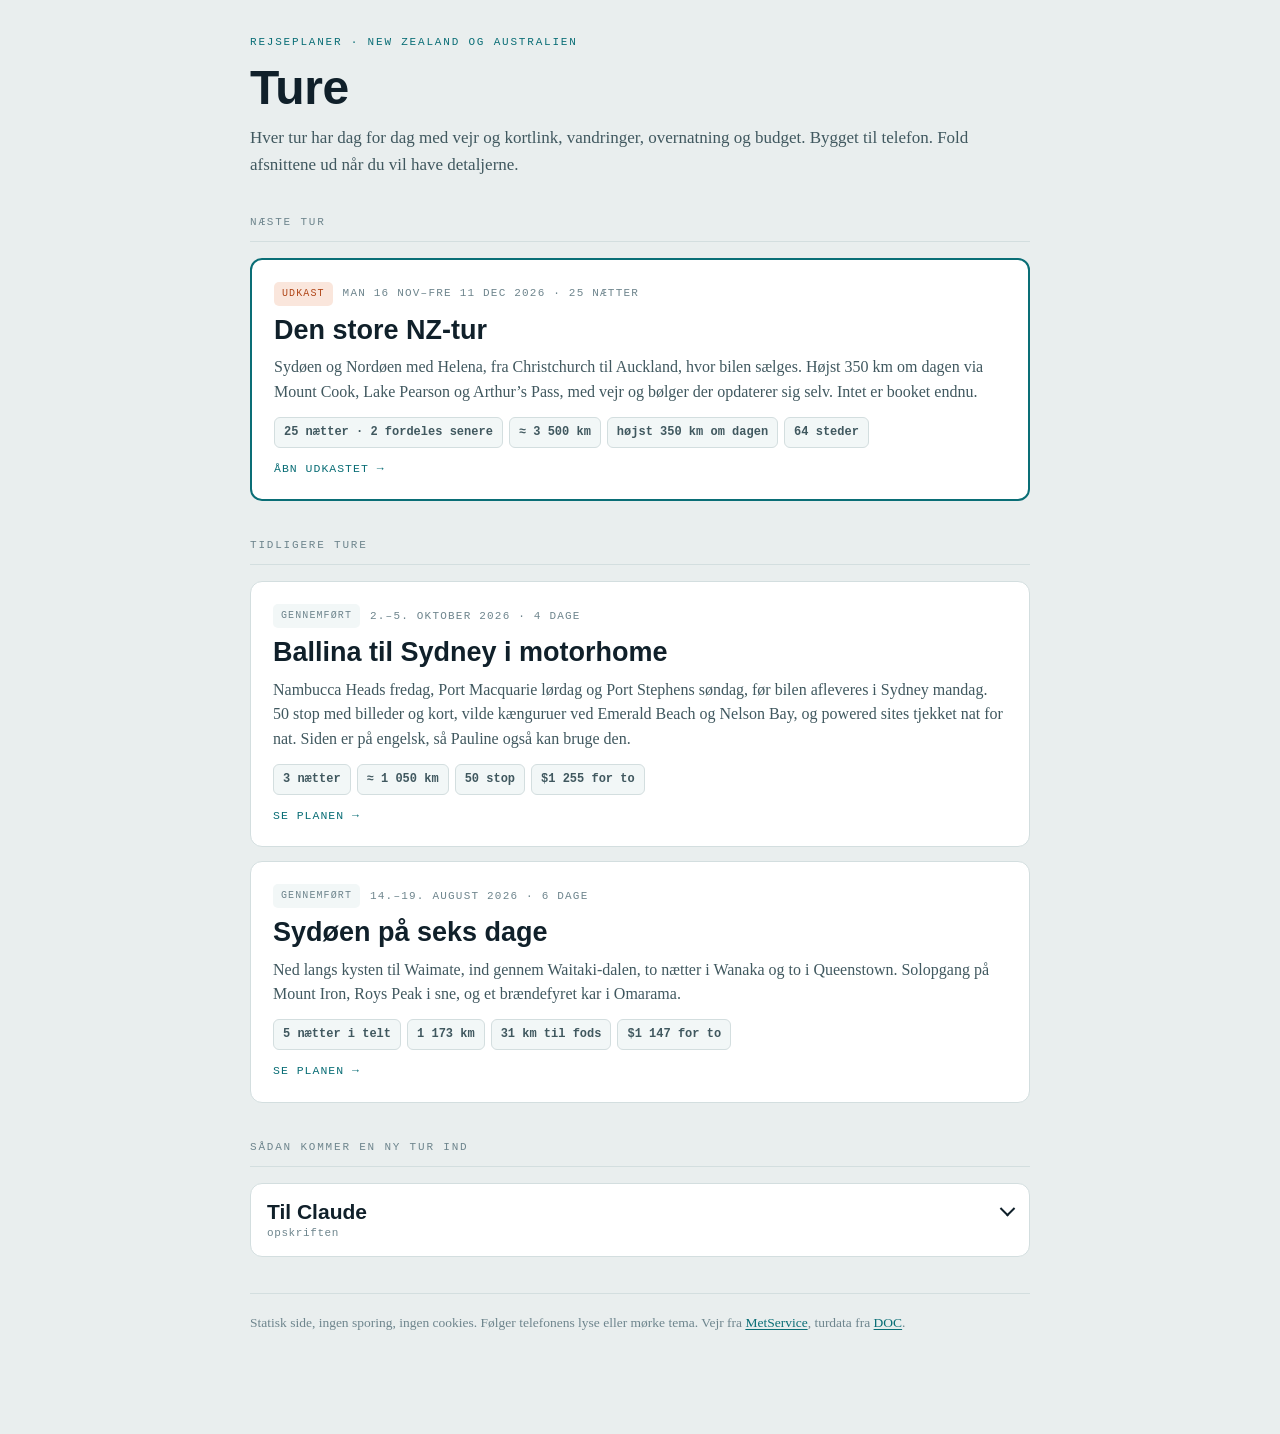
==== index.html @ bfd3c35c "Add selected North Island walks and highway stops" ====
<!doctype html>
<html lang="da">
<head>
<meta charset="utf-8">
<meta name="viewport" content="width=device-width, initial-scale=1">
<title>Ture · Karstens rejseplaner</title>
<meta name="description" content="Samling af planlagte og gennemførte ture. Hver tur har dag for dag, vejr, vandringer, kortlink og budget.">
<meta name="theme-color" content="#0A6E76">
<link rel="stylesheet" href="assets/style.css">
<link rel="icon" href="data:image/svg+xml,<svg xmlns=%22http://www.w3.org/2000/svg%22 viewBox=%220 0 100 100%22><text y=%22.9em%22 font-size=%2290%22>🏔️</text></svg>">
</head>
<body>

<div class="wrap">

  <header class="top">
    <p class="eyebrow">Rejseplaner · New Zealand og Australien</p>
    <h1>Ture</h1>
    <p class="standfirst">Hver tur har dag for dag med vejr og kortlink, vandringer, overnatning og budget. Bygget til telefon. Fold afsnittene ud når du vil have detaljerne.</p>
  </header>

  <section>
    <h2 class="sec">Næste tur</h2>

    <div class="trips">

      <!-- ===================================================================
           TURKORT — kopiér blokken herunder når der skal en ny tur ind.
           badge: soon = kommende · done = gennemført · idea = idé
           =================================================================== -->

      <a class="trip next" href="trips/2026-11-nz-rundtur.html">
        <div class="trip-when">
          <span class="badge idea">Udkast</span>
          <span>man 16 nov–fre 11 dec 2026 · 25 nætter</span>
        </div>
        <h3>Den store NZ-tur</h3>
        <p>Sydøen og Nordøen med Helena, fra Christchurch til Auckland, hvor bilen sælges. Højst 350 km om dagen via Mount Cook, Lake Pearson og Arthur’s Pass, med vejr og bølger der opdaterer sig selv. Intet er booket endnu.</p>
        <div class="trip-stats">
          <span>25 nætter · 2 fordeles senere</span>
          <span>≈ 3 500 km</span>
          <span>højst 350 km om dagen</span>
          <span>64 steder</span>
        </div>
        <div class="trip-go">Åbn udkastet →</div>
      </a>

    </div>
  </section>

  <section>
    <h2 class="sec">Tidligere ture</h2>
    <div class="trips">

      <!-- ===================================================================
           TIDLIGERE TURE
           Kopiér blokken herunder pr. tur. Har turen ingen egen side endnu,
           så lad den være et <div class="trip"> uden href, og skift
           .trip-go ud med en tom streng. Ellers peg href mod trips/-filen.
           =================================================================== -->

      <a class="trip" href="trips/2026-10-brisbane-sydney.html">
        <div class="trip-when">
          <span class="badge done">Gennemført</span>
          <span>2.–5. oktober 2026 · 4 dage</span>
        </div>
        <h3>Ballina til Sydney i motorhome</h3>
        <p>Nambucca Heads fredag, Port Macquarie lørdag og Port Stephens søndag, før bilen afleveres i Sydney mandag. 50 stop med billeder og kort, vilde kænguruer ved Emerald Beach og Nelson Bay, og powered sites tjekket nat for nat. Siden er på engelsk, så Pauline også kan bruge den.</p>
        <div class="trip-stats">
          <span>3 nætter</span>
          <span>≈ 1 050 km</span>
          <span>50 stop</span>
          <span>$1 255 for to</span>
        </div>
        <div class="trip-go">Se planen →</div>
      </a>

      <a class="trip" href="trips/2026-08-sydoeen.html">
        <div class="trip-when">
          <span class="badge done">Gennemført</span>
          <span>14.–19. august 2026 · 6 dage</span>
        </div>
        <h3>Sydøen på seks dage</h3>
        <p>Ned langs kysten til Waimate, ind gennem Waitaki-dalen, to nætter i Wanaka og to i Queenstown. Solopgang på Mount Iron, Roys Peak i sne, og et brændefyret kar i Omarama.</p>
        <div class="trip-stats">
          <span>5 nætter i telt</span>
          <span>1 173 km</span>
          <span>31 km til fods</span>
          <span>$1 147 for to</span>
        </div>
        <div class="trip-go">Se planen →</div>
      </a>

    </div>
  </section>

  <section>
    <h2 class="sec">Sådan kommer en ny tur ind</h2>
    <div class="panel">
      <details>
        <summary><span class="lead">Til Claude</span> <span class="hint">opskriften</span></summary>
        <div class="det-body">
          <p style="margin:0;font-size:16px;color:var(--ink-2);">Sig bare <em>&laquo;læg turen ind i ture-platformen&raquo;</em>. Fremgangsmåden ligger i <code>README.md</code> i repoet, og kort fortalt er den:</p>
          <ul class="plain">
            <li>Ny fil i <code>trips/</code> med navnet <code>ÅÅÅÅ-MM-sted.html</code></li>
            <li>Den linker til <code>../assets/style.css</code> og <code>../assets/map.js</code>, så designet følger med af sig selv</li>
            <li>Samme opbygning: dagkort med vejr og kortlink, foldbare paneler til kort, vejr, vandringer, budget og pakkeliste</li>
            <li>Et nyt turkort øverst i <code>index.html</code>, og den gamle tur flytter ned under Tidligere</li>
            <li>Commit og push, så er den live på GitHub Pages efter cirka 30 sekunder</li>
          </ul>
          <p class="note ok"><b>Designet skal ikke genopfindes.</b> Alt ligger i <code>assets/style.css</code>. Skal en ny tur have en ny komponent, så læg den i stilarket så den også kan bruges næste gang.</p>
        </div>
      </details>
    </div>
  </section>

  <footer>
    Statisk side, ingen sporing, ingen cookies. Følger telefonens lyse eller mørke tema.
    Vejr fra <a href="https://www.metservice.com/" target="_blank" rel="noopener noreferrer">MetService</a>, turdata fra <a href="https://www.doc.govt.nz/" target="_blank" rel="noopener noreferrer">DOC</a>.
  </footer>

</div>

</body>
</html>
---- assets/style.css ----
/* ==========================================================================
   Ture — fælles stilark
   Design: glacier-teal accent, alpin-orange signal, kolde blågrå neutraler.
   Type: Avenir Next Condensed (display) · Charter (brød) · monospace (data).
   Telefon først. Alt over 720 px er en tilføjelse.
   ========================================================================== */

:root {
  --ground:    #E9EEEE;
  --card:      #FFFFFF;
  --soft:      #F2F7F7;
  --ink:       #10202A;
  --ink-2:     #40585F;
  --muted:     #6E858D;
  --line:      #D3DEDF;
  --line-2:    #BECDCF;
  --accent:    #0A6E76;
  --accent-2:  #DBEDEE;
  --alpine:    #B04618;
  --alpine-2:  #FAE6DC;
  --lake:      #6FB4BE;
  --sea:       #C6DDE2;
  --land:      #FBFDFD;
  --coast:     #93B0B6;
  --scrim:     rgba(6, 16, 20, .55);
  --on-scrim:  #FFFFFF;
  --shout:     #D32F2F;
  --after:     #F28C28;
  --maybe:     #5EEA8F;
  --on-maybe:  #1B2722;
  --map-ink:   #1B2722;  /* navne på kortet, der altid er lyst */
  --map-halo:  #F8F7F2;

  --display: "Avenir Next Condensed", "Avenir Next", "Gill Sans MT", "Trebuchet MS", sans-serif;
  --body: Charter, "Iowan Old Style", "Palatino Linotype", Palatino, Georgia, serif;
  --mono: ui-monospace, "SF Mono", SFMono-Regular, Menlo, Consolas, monospace;
}

@media (prefers-color-scheme: dark) {
  :root:not([data-theme="light"]) {
    --ground:    #0A171D;
    --card:      #142831;
    --soft:      #10222B;
    --ink:       #E2EDEF;
    --ink-2:     #B2C7CD;
    --muted:     #859EA6;
    --line:      #26424D;
    --line-2:    #345763;
    --accent:    #52CBD4;
    --accent-2:  #143740;
    --alpine:    #F08850;
    --alpine-2:  #3B2418;
    --lake:      #2F7080;
    --sea:       #061218;
    --land:      #17313B;
    --coast:     #3E6470;
  --scrim:     rgba(0, 0, 0, .6);
  --on-scrim:  #FFFFFF;
  --shout:     #FF6B6B;
  }
}

:root[data-theme="dark"] {
  --ground:    #0A171D;
  --card:      #142831;
  --soft:      #10222B;
  --ink:       #E2EDEF;
  --ink-2:     #B2C7CD;
  --muted:     #859EA6;
  --line:      #26424D;
  --line-2:    #345763;
  --accent:    #52CBD4;
  --accent-2:  #143740;
  --alpine:    #F08850;
  --alpine-2:  #3B2418;
  --lake:      #2F7080;
  --sea:       #061218;
  --land:      #17313B;
  --coast:     #3E6470;
  --scrim:     rgba(0, 0, 0, .6);
  --on-scrim:  #FFFFFF;
  --shout:     #FF6B6B;
}

* { box-sizing: border-box; }

html { scroll-behavior: smooth; }
@media (prefers-reduced-motion: reduce) { html { scroll-behavior: auto; } }

body {
  background: var(--ground);
  color: var(--ink);
  font-family: var(--body);
  font-size: 17px;
  line-height: 1.55;
  margin: 0;
  padding: 0 14px 80px;
  -webkit-font-smoothing: antialiased;
  -webkit-text-size-adjust: 100%;
}

.wrap { max-width: 720px; margin: 0 auto; display: flex; flex-direction: column; gap: 28px; padding-top: 22px; }

a { color: var(--accent); text-underline-offset: 2px; }
a:focus-visible, summary:focus-visible, button:focus-visible { outline: 2px solid var(--accent); outline-offset: 2px; border-radius: 2px; }

/* ---------- tilbage-link ---------- */

.back {
  display: inline-flex;
  align-items: center;
  gap: 7px;
  font-family: var(--mono);
  font-size: 11.5px;
  letter-spacing: 1.2px;
  text-transform: uppercase;
  text-decoration: none;
  color: var(--muted);
  align-self: flex-start;
  min-height: 40px;
}
.back:hover { color: var(--accent); }

/* ---------- header ---------- */

header.top { display: flex; flex-direction: column; gap: 12px; }

.eyebrow {
  font-family: var(--mono);
  font-size: 11px;
  letter-spacing: 1.8px;
  text-transform: uppercase;
  color: var(--accent);
  margin: 0;
}

h1 {
  font-family: var(--display);
  font-size: clamp(32px, 9vw, 48px);
  line-height: 1.05;
  font-weight: 600;
  letter-spacing: -0.4px;
  margin: 0;
  text-wrap: balance;
}

.standfirst { font-size: 17px; color: var(--ink-2); margin: 0; }

.facts {
  display: grid;
  grid-template-columns: repeat(2, 1fr);
  gap: 1px;
  background: var(--line);
  border: 1px solid var(--line);
  border-radius: 10px;
  overflow: hidden;
}

.fact { background: var(--card); padding: 12px 14px; display: flex; flex-direction: column; gap: 3px; }
.fact dt { font-family: var(--mono); font-size: 10px; letter-spacing: 1.2px; text-transform: uppercase; color: var(--muted); }
.fact dd { font-family: var(--display); font-size: 25px; font-weight: 600; line-height: 1; margin: 0; font-variant-numeric: tabular-nums; }

/* ---------- springmenu ---------- */

nav.jump {
  display: grid;
  grid-template-columns: repeat(6, 1fr);
  gap: 6px;
}

nav.jump a {
  font-family: var(--mono);
  font-size: 11px;
  letter-spacing: .4px;
  text-transform: uppercase;
  text-decoration: none;
  color: var(--ink-2);
  background: var(--card);
  border: 1px solid var(--line);
  border-radius: 9px;
  padding: 8px 2px;
  min-height: 48px;
  display: flex;
  flex-direction: column;
  align-items: center;
  justify-content: center;
  gap: 2px;
  line-height: 1.1;
}
nav.jump a span { font-size: 14px; font-weight: 600; color: var(--ink); }
nav.jump a.hot { color: var(--alpine); border-color: var(--alpine); background: var(--alpine-2); }
nav.jump a.hot span { color: var(--alpine); }

/* ---------- overblik: hele turen på én liste ----------
   Hver række linker til sit dagkort, så listen er også navigationen. */

ol.ov {
  list-style: none;
  margin: 0;
  padding: 0;
  display: flex;
  flex-direction: column;
  gap: 1px;
  background: var(--line);
  border: 1px solid var(--line);
  border-radius: 12px;
  overflow: hidden;
}

ol.ov a {
  display: grid;
  grid-template-columns: 42px 1fr auto;
  gap: 2px 12px;
  align-items: baseline;
  background: var(--card);
  padding: 13px 14px;
  text-decoration: none;
  color: var(--ink);
  min-height: 62px;
}
ol.ov a:hover { background: var(--accent-2); }

.ov-day {
  grid-row: 1 / 3;
  font-family: var(--display);
  font-size: 19px;
  font-weight: 600;
  line-height: 1.1;
  letter-spacing: .4px;
  color: var(--accent);
  align-self: center;
}

.ov-route { grid-column: 2; font-family: var(--display); font-size: 19px; font-weight: 600; line-height: 1.2; }
.ov-sleep { grid-column: 2; font-size: 14.5px; color: var(--muted); line-height: 1.35; }
.ov-drive { grid-column: 3; grid-row: 1; font-family: var(--mono); font-size: 13px; font-weight: 600; color: var(--ink-2); white-space: nowrap; text-align: right; font-variant-numeric: tabular-nums; }
.ov-cost  { grid-column: 3; grid-row: 2; font-family: var(--mono); font-size: 13px; font-weight: 600; color: var(--accent); white-space: nowrap; text-align: right; font-variant-numeric: tabular-nums; }

ol.ov li.big a { background: var(--alpine-2); }
ol.ov li.big a:hover { filter: brightness(.97); }
ol.ov li.big .ov-day, ol.ov li.big .ov-cost { color: var(--alpine); }

/* lange ture: ugedag og dato i to linjer, og vejret under hver dag (fyldes af assets/forecast.js) */
ol.ov.compact .ov-day { font-size: 15px; letter-spacing: .2px; line-height: 1.15; }
ol.ov .ov-day.maybe { justify-self: start; font-size: 12px; letter-spacing: 0; padding: 2px 4px; border-radius: 5px; background: var(--maybe); color: var(--on-maybe); }
ol.ov .ov-wx { grid-column: 2 / 4; display: flex; flex-wrap: wrap; gap: 4px; margin-top: 6px; }
ol.ov .ov-wx:empty { display: none; }
ol.ov .ov-wx .chip { font-size: 11px; padding: 3px 7px; }
.chip.wait { color: var(--muted); font-weight: 400; }

/* ---------- sektioner ---------- */

section { display: flex; flex-direction: column; gap: 16px; }

h2.sec {
  font-family: var(--mono);
  font-size: 11px;
  font-weight: 400;
  letter-spacing: 1.8px;
  text-transform: uppercase;
  color: var(--muted);
  margin: 0;
  padding-bottom: 10px;
  border-bottom: 1px solid var(--line);
}

/* ---------- dagkort ---------- */

.days { display: flex; flex-direction: column; gap: 16px; }

.day {
  background: var(--card);
  border: 1px solid var(--line);
  border-radius: 12px;
  overflow: hidden;
  scroll-margin-top: 12px;
}

.day.big { border-color: var(--alpine); border-width: 2px; }

.day-head { padding: 18px 16px 0; display: flex; flex-direction: column; gap: 9px; }
.day-id { display: flex; align-items: center; gap: 9px; flex-wrap: wrap; }

.dow { font-family: var(--display); font-size: 27px; font-weight: 600; line-height: 1; letter-spacing: .5px; color: var(--accent); }
.day.big .dow { color: var(--alpine); }
.date { font-family: var(--mono); font-size: 12px; letter-spacing: 1.1px; text-transform: uppercase; color: var(--muted); }

.tagline {
  margin-left: auto;
  font-family: var(--mono);
  font-size: 10px;
  letter-spacing: 1.1px;
  text-transform: uppercase;
  color: var(--muted);
  background: var(--soft);
  border: 1px solid var(--line);
  border-radius: 5px;
  padding: 4px 8px;
  white-space: nowrap;
}
.day.big .tagline { color: var(--alpine); background: var(--alpine-2); border-color: var(--alpine); }

h3.day-title { font-family: var(--display); font-size: 27px; font-weight: 600; line-height: 1.14; margin: 0; text-wrap: balance; }
.day-sum { margin: 0; font-family: var(--mono); font-size: 12.5px; color: var(--muted); letter-spacing: .2px; line-height: 1.5; }

/* ---------- vejr i et dagkort ---------- */

.wx { padding: 16px 16px 0; display: flex; flex-direction: column; gap: 14px; }

.wx-row {
  display: flex;
  flex-direction: column;
  gap: 8px;
  background: var(--soft);
  border-radius: 9px;
  padding: 11px 12px;
}

.wx-place {
  font-family: var(--mono);
  font-size: 10.5px;
  letter-spacing: 1.2px;
  text-transform: uppercase;
  color: var(--muted);
  display: flex;
  align-items: baseline;
  gap: 7px;
  flex-wrap: wrap;
}
.wx-place strong { color: var(--ink); font-weight: 600; font-size: 12px; letter-spacing: 1px; }

.chips { display: flex; flex-wrap: wrap; gap: 6px; }

.chip {
  font-family: var(--mono);
  font-size: 12.5px;
  font-weight: 600;
  letter-spacing: .1px;
  padding: 6px 9px;
  border-radius: 6px;
  background: var(--card);
  color: var(--ink);
  border: 1px solid var(--line);
  font-variant-numeric: tabular-nums;
  white-space: nowrap;
}
.chip.cold { color: var(--alpine); border-color: var(--alpine); background: var(--alpine-2); }
.chip.wind { color: var(--accent); }
.chip.dry  { color: var(--accent); background: var(--accent-2); border-color: var(--accent); }
.chip.wet  { color: var(--alpine); background: var(--alpine-2); border-color: var(--alpine); }

.wx-note { margin: 0; font-size: 14px; color: var(--ink-2); line-height: 1.4; }

/* ---------- nøglefakta ---------- */

.keys { list-style: none; margin: 16px 0 0; padding: 0 16px; display: flex; flex-direction: column; }

.keys li {
  display: flex;
  flex-direction: column;
  gap: 4px;
  padding: 13px 0;
  border-top: 1px solid var(--line);
  font-size: 16.5px;
  line-height: 1.45;
}
.keys li:first-child { border-top: 0; padding-top: 4px; }
.keys li:last-child { padding-bottom: 4px; }

.k-top { display: flex; align-items: baseline; gap: 10px; }

.keys b {
  font-family: var(--mono);
  font-size: 10.5px;
  letter-spacing: 1.3px;
  text-transform: uppercase;
  color: var(--muted);
  font-weight: 400;
}
.keys .cost { font-family: var(--mono); font-size: 14.5px; font-weight: 600; color: var(--accent); margin-left: auto; font-variant-numeric: tabular-nums; }
.keys .val { min-width: 0; }
.keys .val .pin { margin-left: 2px; }

/* ---------- kortlink ---------- */

.pin {
  display: inline-flex;
  align-items: center;
  gap: 4px;
  font-family: var(--mono);
  font-size: 11px;
  letter-spacing: .8px;
  text-transform: uppercase;
  text-decoration: none;
  color: var(--accent);
  background: var(--accent-2);
  border-radius: 6px;
  padding: 5px 8px;
  white-space: nowrap;
  vertical-align: middle;
}
.pin:hover { background: var(--accent); color: var(--card); }
.pin svg { display: block; flex: none; }

/* ---------- foldbare afsnit ---------- */

details { border-top: 1px solid var(--line); }
.day > details { margin-top: 14px; }

summary {
  list-style: none;
  cursor: pointer;
  padding: 15px 16px;
  display: flex;
  align-items: center;
  gap: 10px;
  font-family: var(--mono);
  font-size: 12px;
  letter-spacing: 1.2px;
  text-transform: uppercase;
  color: var(--accent);
  min-height: 50px;
}
summary::-webkit-details-marker { display: none; }

summary::after {
  content: "";
  width: 9px; height: 9px;
  margin-left: auto;
  border-right: 2px solid currentColor;
  border-bottom: 2px solid currentColor;
  transform: rotate(45deg) translate(-2px, -2px);
  transition: transform .15s ease;
}
details[open] > summary::after { transform: rotate(-135deg) translate(-2px, -2px); }
@media (prefers-reduced-motion: reduce) { summary::after { transition: none; } }

.det-body { padding: 0 16px 18px; display: flex; flex-direction: column; gap: 14px; }

.panel { background: var(--card); border: 1px solid var(--line); border-radius: 12px; overflow: hidden; }
.panel > details { border-top: 0; }

.panel summary {
  display: grid;
  grid-template-columns: 1fr 16px;
  align-items: center;
  gap: 2px 14px;
  font-size: 13px;
  color: var(--ink);
  padding: 16px;
}
.panel summary .lead { grid-column: 1; font-family: var(--display); font-size: 21px; font-weight: 600; line-height: 1.15; letter-spacing: 0; text-transform: none; color: var(--ink); }
.panel summary .hint { grid-column: 1; font-family: var(--mono); font-size: 11px; color: var(--muted); letter-spacing: .6px; text-transform: none; line-height: 1.3; }
.panel summary::after { grid-column: 2; grid-row: 1 / -1; margin-left: 0; justify-self: end; }

/* ---------- tidslinje ---------- */

.tl { list-style: none; margin: 0; padding: 0; display: flex; flex-direction: column; gap: 12px; }
.tl li { display: grid; grid-template-columns: 54px 1fr; gap: 12px; align-items: start; font-size: 16px; }
.tl time { font-family: var(--mono); font-size: 13px; font-weight: 600; color: var(--accent); padding-top: 2px; font-variant-numeric: tabular-nums; }
.tl .none { color: var(--muted); font-weight: 400; }

/* ---------- noter ---------- */

.note { margin: 0; font-size: 15.5px; color: var(--ink-2); border-left: 3px solid var(--alpine); padding-left: 12px; }
.note.ok { border-left-color: var(--accent); }
.note b { color: var(--ink); }

ul.plain { margin: 0; padding-left: 20px; display: flex; flex-direction: column; gap: 7px; font-size: 16px; }
ul.plain li::marker { color: var(--accent); }

/* ---------- tabeller ---------- */

.tscroll { overflow-x: auto; -webkit-overflow-scrolling: touch; border: 1px solid var(--line); border-radius: 8px; }
table { width: 100%; border-collapse: collapse; background: var(--card); font-size: 15px; }
th, td { padding: 10px 12px; text-align: left; border-bottom: 1px solid var(--line); vertical-align: top; }
tbody tr:last-child td { border-bottom: none; }
th { font-family: var(--mono); font-size: 10px; letter-spacing: 1.1px; text-transform: uppercase; color: var(--muted); font-weight: 400; background: var(--soft); white-space: nowrap; }
td.n, th.n { text-align: right; font-family: var(--mono); font-variant-numeric: tabular-nums; white-space: nowrap; }
td.d { font-family: var(--mono); font-size: 11px; letter-spacing: 1px; text-transform: uppercase; color: var(--accent); white-space: nowrap; }
tr.sum td { font-weight: 600; background: var(--soft); border-top: 2px solid var(--ink); }
.wxtable table { min-width: 620px; }
.wxtable td, .wxtable td.n { font-size: 13.5px; }

.mini { font-family: var(--mono); font-size: 10px; letter-spacing: 1px; text-transform: uppercase; padding: 3px 7px; border-radius: 5px; white-space: nowrap; display: inline-block; }
.mini.ok { background: var(--accent-2); color: var(--accent); }
.mini.soft { background: var(--alpine-2); color: var(--alpine); }

/* ---------- kort ---------- */

.map-frame {
  position: relative;
  background: var(--sea);
  border: 1px solid var(--line);
  border-radius: 8px;
  height: 62vh;
  min-height: 340px;
  overflow: hidden;
  touch-action: none;
}
.map-frame svg { display: block; width: 100%; height: 100%; cursor: grab; user-select: none; }
.map-frame.is-panning svg { cursor: grabbing; }

.map-ctrl { position: absolute; right: 10px; bottom: 10px; display: flex; gap: 1px; background: var(--line); border: 1px solid var(--line); border-radius: 8px; overflow: hidden; }
.map-ctrl button { background: var(--card); color: var(--ink); border: 0; font-family: var(--mono); font-size: 16px; line-height: 1; padding: 0 15px; height: 44px; min-width: 44px; cursor: pointer; }
.map-ctrl button:hover { background: var(--accent-2); color: var(--accent); }
.map-ctrl button.w { font-size: 11px; letter-spacing: 1px; text-transform: uppercase; }

.map-land   { fill: var(--land); stroke: var(--coast); stroke-width: 2; stroke-linejoin: round; }
.map-lake   { fill: var(--lake); opacity: .55; }
.map-route  { fill: none; stroke: var(--accent); stroke-width: 5.5; stroke-linecap: round; stroke-linejoin: round; }
.map-return { fill: none; stroke: var(--muted); stroke-width: 2.6; stroke-dasharray: 13 10; stroke-linecap: round; stroke-linejoin: round; }
.map-detour { fill: none; stroke: var(--accent); stroke-width: 3.2; stroke-dasharray: 9 7; stroke-linecap: round; stroke-linejoin: round; opacity: .7; }
.map-node   { fill: var(--accent); stroke: var(--land); stroke-width: 3.5; }
.map-alp    { fill: var(--alpine); stroke: var(--land); stroke-width: 3; }
.map-stop   { fill: var(--land); stroke: var(--accent); stroke-width: 3; }
.map-off    { fill: var(--land); stroke: var(--muted); stroke-width: 2.5; }
.map-name   { fill: var(--ink); font-family: var(--display); font-size: 24px; font-weight: 600; }
.map-sub    { fill: var(--accent); font-family: var(--mono); font-size: 15px; letter-spacing: .6px; }
.map-sub-a  { fill: var(--alpine); font-family: var(--mono); font-size: 15px; letter-spacing: .6px; }
.map-sub-m  { fill: var(--muted); font-family: var(--mono); font-size: 15px; letter-spacing: .6px; }
.map-time   { fill: var(--ink-2); font-family: var(--mono); font-size: 16px; font-weight: 600; }
.map-tiny   { fill: var(--muted); font-family: var(--mono); font-size: 14px; }
.map-region { fill: var(--muted); font-family: var(--display); font-size: 17px; font-weight: 600; letter-spacing: 4px; opacity: .8; }
.map-rule   { stroke: var(--muted); stroke-width: 1.8; fill: none; }

figure { margin: 0; display: flex; flex-direction: column; gap: 12px; }
figcaption { font-size: 14px; color: var(--muted); line-height: 1.45; }

/* ---------- stor knap ---------- */

.cta {
  display: flex;
  align-items: center;
  justify-content: center;
  gap: 10px;
  background: var(--accent);
  color: var(--card);
  text-decoration: none;
  font-family: var(--display);
  font-size: 20px;
  font-weight: 600;
  padding: 17px 20px;
  border-radius: 12px;
  min-height: 56px;
  text-align: center;
}
.cta:hover { filter: brightness(1.08); }
.cta svg { flex: none; }

/* ---------- forsiden: turkort ---------- */

.trips { display: flex; flex-direction: column; gap: 14px; }

.trip {
  display: flex;
  flex-direction: column;
  gap: 10px;
  background: var(--card);
  border: 1px solid var(--line);
  border-radius: 12px;
  padding: 18px 16px;
  text-decoration: none;
  color: var(--ink);
}
.trip:hover { border-color: var(--accent); }
.trip.next { border-color: var(--accent); border-width: 2px; }

.trip-when {
  display: flex;
  align-items: center;
  gap: 10px;
  font-family: var(--mono);
  font-size: 11px;
  letter-spacing: 1.2px;
  text-transform: uppercase;
  color: var(--muted);
  flex-wrap: wrap;
}

.badge { font-family: var(--mono); font-size: 10px; letter-spacing: 1.1px; text-transform: uppercase; padding: 4px 8px; border-radius: 5px; }
.badge.soon { background: var(--accent-2); color: var(--accent); }
.badge.done { background: var(--soft); color: var(--muted); }
.badge.idea { background: var(--alpine-2); color: var(--alpine); }

.trip h3 { font-family: var(--display); font-size: 27px; font-weight: 600; line-height: 1.1; margin: 0; text-wrap: balance; }
.trip p { margin: 0; font-size: 16px; color: var(--ink-2); }

.trip-stats { display: flex; flex-wrap: wrap; gap: 6px; margin-top: 2px; }
.trip-stats span {
  font-family: var(--mono);
  font-size: 12px;
  font-weight: 600;
  padding: 5px 9px;
  border-radius: 6px;
  background: var(--soft);
  border: 1px solid var(--line);
  color: var(--ink-2);
  font-variant-numeric: tabular-nums;
}

.trip-go { font-family: var(--mono); font-size: 11.5px; letter-spacing: 1px; text-transform: uppercase; color: var(--accent); margin-top: 2px; }

.empty {
  border: 1px dashed var(--line-2);
  border-radius: 12px;
  padding: 22px 18px;
  color: var(--muted);
  font-size: 15.5px;
  background: transparent;
}
.empty b { color: var(--ink-2); }

footer { font-size: 13.5px; color: var(--muted); line-height: 1.6; border-top: 1px solid var(--line); padding-top: 18px; }

/* ---------- bredere skærme ---------- */

@media (min-width: 720px) {
  body { padding: 0 24px 100px; font-size: 17.5px; }
  .wrap { max-width: 780px; gap: 36px; padding-top: 34px; }
  .facts { grid-template-columns: repeat(4, 1fr); }
  .day-head, .wx, .keys, .det-body, summary { padding-left: 22px; padding-right: 22px; }
  h3.day-title { font-size: 30px; }
  .dow { font-size: 30px; }
  .keys b { flex-basis: 78px; }
  nav.jump { margin: 0; padding-left: 0; padding-right: 0; }
  .trip { padding: 22px 22px; }
}

/* ==========================================================================
   Stedkatalog — søg, filtrér og gem steder (første gang: Ballina → Sydney)
   ========================================================================== */

/* ---------- ledige pladser nat for nat ---------- */

.avail { display: flex; flex-direction: column; gap: 1px; background: var(--line); border: 1px solid var(--line); border-radius: 12px; overflow: hidden; }
.av-row { background: var(--card); padding: 14px; display: grid; grid-template-columns: 42px 1fr; gap: 4px 12px; }
.av-night { grid-row: 1 / 4; font-family: var(--display); font-size: 19px; font-weight: 600; line-height: 1.1; color: var(--accent); }
.av-name { font-family: var(--display); font-size: 19px; font-weight: 600; line-height: 1.2; }
.av-meta { font-family: var(--mono); font-size: 12px; color: var(--muted); line-height: 1.5; }
.av-alt { font-size: 14.5px; color: var(--ink-2); line-height: 1.45; }
.av-alt + .av-alt { margin-top: 7px; }
.av-links { display: flex; flex-wrap: wrap; gap: 6px; margin-top: 6px; }

.status { font-family: var(--mono); font-size: 10px; letter-spacing: 1px; text-transform: uppercase; padding: 3px 7px; border-radius: 5px; white-space: nowrap; display: inline-block; vertical-align: middle; }
.status.ok   { background: var(--accent-2); color: var(--accent); }
.status.full { background: var(--alpine-2); color: var(--alpine); }
.status.call { background: var(--soft); color: var(--muted); border: 1px solid var(--line); }

/* ---------- søgefelt og filterchips ---------- */

.finder {
  padding: 4px 0 12px;
  display: flex;
  flex-direction: column;
  gap: 9px;
  border-bottom: 1px solid var(--line);
}

.finder input[type="search"] {
  width: 100%;
  font: inherit;
  font-size: 16px;
  color: var(--ink);
  background: var(--card);
  border: 1px solid var(--line-2);
  border-radius: 10px;
  padding: 11px 13px;
  min-height: 46px;
}
.finder input[type="search"]::placeholder { color: var(--muted); }
.finder input[type="search"]:focus-visible { outline: 2px solid var(--accent); outline-offset: 1px; }

.fchips { display: flex; gap: 6px; overflow-x: auto; -webkit-overflow-scrolling: touch; scrollbar-width: none; padding-bottom: 1px; }
.fchips::-webkit-scrollbar { display: none; }

.fchip {
  flex: none;
  font-family: var(--mono);
  font-size: 12px;
  letter-spacing: .3px;
  color: var(--ink-2);
  background: var(--card);
  border: 1px solid var(--line);
  border-radius: 999px;
  padding: 7px 12px;
  min-height: 36px;
  cursor: pointer;
  white-space: nowrap;
}
.fchip[aria-pressed="true"] { background: var(--accent); border-color: var(--accent); color: var(--card); }

.count { font-family: var(--mono); font-size: 11.5px; letter-spacing: .6px; color: var(--muted); margin: 0; display: flex; align-items: center; gap: 10px; flex-wrap: wrap; }
.count button { font: inherit; color: var(--accent); background: none; border: 0; padding: 4px 0; cursor: pointer; text-decoration: underline; text-underline-offset: 2px; }

/* ---------- stedkort ---------- */

.spots { display: flex; flex-direction: column; gap: 16px; }
.spot { background: var(--card); border: 1px solid var(--line); border-radius: 12px; overflow: hidden; scroll-margin-top: 12px; }

.to-filter {
  position: fixed; right: 14px; bottom: 18px; z-index: 6;
  font-family: var(--mono); font-size: 12px; letter-spacing: .8px; text-transform: uppercase; text-decoration: none;
  color: var(--card); background: var(--accent);
  border-radius: 999px; padding: 11px 16px; min-height: 44px;
  display: inline-flex; align-items: center; gap: 6px;
  box-shadow: 0 2px 10px var(--scrim);
}
.to-filter[hidden] { display: none; }
.spot[hidden] { display: none; }

.spot-img { position: relative; margin: 0; gap: 0; background: var(--soft); }
.spot-img img { display: block; width: 100%; height: auto; aspect-ratio: 16 / 10; object-fit: cover; }
.spot-img figcaption {
  position: absolute; right: 0; bottom: 0;
  font-family: var(--mono); font-size: 9.5px; line-height: 1.3;
  color: var(--on-scrim); background: var(--scrim);
  padding: 3px 7px; border-top-left-radius: 6px; max-width: 80%;
}
.spot-img figcaption a { color: inherit; }
.spot-noimg { aspect-ratio: 16 / 10; display: flex; align-items: center; justify-content: center; font-family: var(--mono); font-size: 12px; color: var(--muted); }

.spot-body { padding: 14px 16px 16px; display: flex; flex-direction: column; gap: 10px; }
.spot-top { display: flex; align-items: center; gap: 8px; font-family: var(--mono); font-size: 11px; letter-spacing: 1.1px; text-transform: uppercase; color: var(--muted); }
.spot-no { font-weight: 600; color: var(--accent); font-variant-numeric: tabular-nums; }
.spot-day { color: var(--accent); }

.star {
  margin-left: auto;
  font-family: var(--mono); font-size: 11px; letter-spacing: .8px; text-transform: uppercase;
  color: var(--accent); background: var(--accent-2);
  border: 1px solid transparent; border-radius: 6px;
  padding: 0 10px; min-height: 34px; cursor: pointer;
}
.star[aria-pressed="true"] { background: var(--accent); color: var(--card); }

h3.spot-name { font-family: var(--display); font-size: 25px; font-weight: 600; line-height: 1.12; margin: 0; text-wrap: balance; }
.spot-sum { margin: 0; font-size: 16.5px; line-height: 1.5; }

.tags { display: flex; flex-wrap: wrap; gap: 5px; }
.tag { font-family: var(--mono); font-size: 10.5px; letter-spacing: .8px; text-transform: uppercase; padding: 4px 7px; border-radius: 5px; background: var(--soft); color: var(--ink-2); border: 1px solid var(--line); }
.tag.k { background: var(--accent); color: var(--card); border-color: var(--accent); }
.tag.hot { background: var(--accent-2); color: var(--accent); border-color: var(--accent); }
.tag.maybe { background: var(--maybe); color: var(--on-maybe); border-color: var(--maybe); }

.spot-facts { margin: 0; display: grid; grid-template-columns: 1fr 1fr; gap: 1px; background: var(--line); border: 1px solid var(--line); border-radius: 9px; overflow: hidden; }
.spot-facts div { background: var(--soft); padding: 8px 10px; display: flex; flex-direction: column; gap: 2px; }
.spot-facts dt { font-family: var(--mono); font-size: 9.5px; letter-spacing: 1.1px; text-transform: uppercase; color: var(--muted); }
.spot-facts dd { margin: 0; font-size: 14.5px; line-height: 1.35; }
.spot-facts .wide { grid-column: 1 / -1; }

.spot-do { margin: 0; padding-left: 18px; display: flex; flex-direction: column; gap: 4px; font-size: 15.5px; }
.spot-do li::marker { color: var(--accent); }

.spot-sleep { display: flex; flex-direction: column; gap: 8px; border-top: 1px solid var(--line); padding-top: 10px; }
.spot-sleep > b { font-family: var(--mono); font-size: 10.5px; letter-spacing: 1.3px; text-transform: uppercase; color: var(--muted); font-weight: 400; }
.sl { font-size: 15px; line-height: 1.45; color: var(--ink-2); }
.sl strong { color: var(--ink); font-weight: 600; }
.sl .pin { margin-left: 2px; }

.links { display: flex; flex-wrap: wrap; gap: 6px; }

/* ---------- højt kort med nummererede steder ---------- */

.map-frame.tall { height: 76vh; min-height: 420px; }
.map-pin    { fill: var(--land); stroke: var(--accent); stroke-width: 2.5; }
.map-pin-k  { fill: var(--accent); stroke: var(--land); stroke-width: 2; }
.map-num    { fill: var(--accent); font-family: var(--mono); font-size: 11px; font-weight: 600; text-anchor: middle; dominant-baseline: central; pointer-events: none; }
.map-num-k  { fill: var(--card); }
.map-town   { fill: var(--ink); font-family: var(--display); font-size: 22px; font-weight: 600; }
.map-town-s { fill: var(--accent); font-family: var(--mono); font-size: 12px; letter-spacing: .6px; }
.map-sea    { fill: var(--muted); font-family: var(--display); font-size: 20px; font-weight: 600; letter-spacing: 5px; opacity: .7; }

@media (min-width: 720px) {
  .spot-body { padding: 16px 22px 20px; }
  .spot-facts { grid-template-columns: repeat(4, 1fr); }
  .av-row { padding: 16px 22px; }
}

/* ---------- rigtigt kort med Leaflet (assets/rutekort.js) ---------- */

.rk { position: relative; display: flex; flex-direction: column; height: 76vh; min-height: 420px; border-radius: 12px; overflow: hidden; border: 1px solid var(--line); background: var(--sea); }
.rk-map { position: relative; flex: 1; min-height: 0; background: var(--sea); }
.rk.full { position: fixed; inset: 0; z-index: 2000; height: auto; min-height: 0; border-radius: 0; border: 0; }
body.rk-lock { overflow: hidden; }

.rk-btns { position: absolute; left: 10px; top: 10px; z-index: 1050; display: flex; flex-direction: column; align-items: flex-start; gap: 6px; }
.rk-btn { font-family: var(--mono); font-size: 11.5px; font-weight: 600; letter-spacing: .6px; text-transform: uppercase; color: var(--ink); background: var(--card); border: 1px solid var(--line); border-radius: 8px; min-height: 40px; padding: 0 12px; box-shadow: 0 1px 5px var(--scrim); cursor: pointer; }
.rk-btn:hover { background: var(--accent-2); color: var(--accent); }

path.rk-leg { stroke: var(--route, var(--accent)); }
path.rk-extra { stroke: var(--route, var(--accent)); }
path.rk-ferry { stroke: var(--muted); }
path.rk-case { stroke: var(--route-case, transparent); }
path.rk-after { stroke: var(--after); }
path.rk-maybe { stroke: var(--maybe); }

.rk-night, .rk-pin, .rk-time, .rk-me { position: absolute; transform: translate(-50%, -50%); box-shadow: 0 1px 4px var(--scrim); }
.rk-night { font-family: var(--mono); font-size: 11px; font-weight: 600; color: var(--card); background: var(--accent); border: 2px solid var(--card); border-radius: 999px; padding: 3px 7px; white-space: nowrap; cursor: pointer; }
.rk-pin { --pc: var(--accent); width: 22px; height: 22px; border-radius: 50%; display: grid; place-items: center; font-family: var(--mono); font-size: 10.5px; font-weight: 600; color: var(--pc); background: var(--card); border: 2.5px solid var(--pc); cursor: pointer; }
.rk-pin.k { color: var(--card); background: var(--pc); border-color: var(--card); }
/* status i samme farver som linjerne: orange efter Auckland, grøn måske, grå ikke på ruten */
.rk-pin.after { --pc: var(--after); }
.rk-pin.maybe { --pc: var(--maybe); }
.rk-pin.out { --pc: var(--muted); }
.rk-pin.after, .rk-pin.maybe { color: var(--ink); }
.rk-pin.k.after, .rk-pin.k.maybe { color: var(--on-maybe); }
/* navnet ved hvert nummer, når man zoomer ind (rutekort.js sætter .rk-names) */
.leaflet-tooltip.rk-label { display: none; padding: 0; background: none; border: 0; box-shadow: none; font-family: var(--body); font-size: 12px; font-weight: 600; color: var(--map-ink); text-shadow: 0 0 3px var(--map-halo), 0 0 3px var(--map-halo), 0 0 2px var(--map-halo); }
.leaflet-tooltip.rk-label::before { display: none; }
.rk-names .leaflet-tooltip.rk-label { display: block; }
.rk-time { font-family: var(--mono); font-size: 10.5px; font-weight: 600; color: var(--ink); background: var(--card); border: 1px solid var(--line); border-radius: 6px; padding: 2px 6px; white-space: nowrap; cursor: pointer; }
.rk-me { width: 16px; height: 16px; border-radius: 50%; background: var(--accent); border: 3px solid var(--card); }

/* forklaringen på farverne i bunden af kortet, med de samme klasser som kortet selv */
.rk-legend { flex: none; display: flex; flex-wrap: wrap; align-items: center; gap: 6px 14px; padding: 8px 12px; background: var(--card); border-top: 1px solid var(--line); font-size: 12.5px; line-height: 1.3; color: var(--ink-2); }
.rk-legend > span { display: inline-flex; align-items: center; gap: 6px; white-space: nowrap; }
.rk-legend svg { width: 28px; height: 10px; flex: none; }
.rk-legend .rk-night, .rk-legend .rk-pin { position: static; transform: none; box-shadow: none; cursor: default; }
.rk-legend .rk-night { font-size: 9.5px; padding: 1px 5px; border-width: 1px; }
.rk-legend .rk-pin { width: 13px; height: 13px; border-width: 2px; }
.rk-legend .rk-hint { color: var(--muted); }

.rk-sheet { position: absolute; left: 0; right: 0; bottom: 0; z-index: 1100; max-height: 64%; overflow-y: auto; background: var(--card); color: var(--ink); border-radius: 14px 14px 0 0; box-shadow: 0 -4px 18px var(--scrim); transform: translateY(105%); transition: transform .22s ease; }
.rk-sheet.open { transform: none; }
.rk-close { position: absolute; right: 8px; top: 8px; z-index: 1; width: 36px; height: 36px; border-radius: 50%; border: 1px solid var(--line); background: var(--card); color: var(--ink); font-size: 22px; line-height: 1; cursor: pointer; }
.rk-sheet .spot-img img { aspect-ratio: 16 / 9; }
.rk-body { padding: 14px 16px 18px; display: flex; flex-direction: column; gap: 9px; }
.rk-body h3 { font-family: var(--display); font-size: 24px; font-weight: 600; line-height: 1.12; margin: 0; padding-right: 36px; }
.rk-sub { font-family: var(--mono); font-size: 11px; letter-spacing: 1px; text-transform: uppercase; color: var(--accent); }
.rk-body p { margin: 0; }
.rk-sheet .spot-facts { grid-template-columns: 1fr 1fr; }

.leaflet-container { font-family: var(--body); }
.leaflet-control-layers, .leaflet-bar a { background: var(--card); color: var(--ink); }

@media (min-width: 720px) {
  .rk-sheet { left: auto; top: 10px; right: 10px; bottom: 10px; width: 380px; max-height: none; border-radius: 12px; transform: translateX(110%); }
  .rk-sheet.open { transform: none; }
  .rk-btns { top: auto; bottom: 10px; flex-direction: row; }
}

/* ---------- tema: CPH Agentic ----------
   Sæt class="theme-cpha" på <body> og hent Hanken Grotesk fra Google Fonts i <head>.
   Fire farver, grøn #153524, lysgrøn #A7CDB6, papir #F8F7F2 og kul #1B2722. Tonerne er de fire med
   lavere dækning, ikke nye farver. Lysgrøn er aldrig tekst på papir, der er ingen rød, og advarsler
   er kul på en grå tone. Logoet findes kun i grøn, kul eller papir. Kontraster er målt, alle over 4,5:1. */

.theme-cpha {
  --ground:    #EFEFEA;  /* kul 4 */
  --card:      #F8F7F2;  /* papir */
  --soft:      #DCE8DD;  /* lysgrøn 35 */
  --ink:       #1B2722;  /* kul */
  --ink-2:     #3C4641;  /* kul 85 */
  --muted:     #5D6560;  /* kul 70 */
  --line:      #E6E6E1;  /* kul 8 */
  --line-2:    #D7D8D3;  /* kul 15 */
  --accent:    #153524;  /* grøn */
  --accent-2:  #DCE8DD;  /* lysgrøn 35 */
  --alpine:    #1B2722;
  --alpine-2:  #E6E6E1;
  --lake:      #A7CDB6;
  --sea:       #DCE8DD;
  --land:      #F8F7F2;
  --coast:     #D7D8D3;
  --scrim:     rgba(27, 39, 34, .6);
  --on-scrim:  #F8F7F2;
  --logo:      #153524;
  --route:     #4DB8F0;  /* lyseblå med kul-kant, Karstens valg 31. okt., så ruten ses på kort, terræn og satellit */
  --route-case: #1B2722;
  --after:     #F28C28;  /* orange: det de ser efter Auckland, Karstens valg 1. nov. */
  --maybe:     #5EEA8F;  /* lys grøn med kul-kant som ruten, så den ses på terræn og satellit: det de stadig tænker over, fx Northland, Karstens valg 1. nov. Kul på grøn er 10:1 */
  --display: "Hanken Grotesk", system-ui, -apple-system, sans-serif;
  --body: "Hanken Grotesk", system-ui, -apple-system, sans-serif;
  --mono: "Hanken Grotesk", system-ui, -apple-system, sans-serif;
}

@media (prefers-color-scheme: dark) {
  :root:not([data-theme="light"]) .theme-cpha {
    --ground:    #1B2722;  /* kul */
    --card:      #26312C;  /* papir 5 på kul */
    --soft:      #153524;  /* grøn */
    --ink:       #F8F7F2;  /* papir */
    --ink-2:     #CCCDC8;  /* papir 80 */
    --muted:     #B6B9B4;  /* papir 70 */
    --line:      #36403B;  /* papir 12 */
    --line-2:    #47514C;  /* papir 20 */
    --accent:    #A7CDB6;  /* lysgrøn */
    --accent-2:  #153524;  /* grøn */
    --alpine:    #F8F7F2;
    --alpine-2:  #36403B;
    --lake:      #153524;
    --sea:       #153524;
    --land:      #26312C;
    --coast:     #47514C;
    --scrim:     rgba(10, 16, 13, .65);
    --on-scrim:  #F8F7F2;
    --logo:      #F8F7F2;
  }
}

:root[data-theme="dark"] .theme-cpha {
  --ground:    #1B2722;  /* kul */
  --card:      #26312C;  /* papir 5 på kul */
  --soft:      #153524;  /* grøn */
  --ink:       #F8F7F2;  /* papir */
  --ink-2:     #CCCDC8;  /* papir 80 */
  --muted:     #B6B9B4;  /* papir 70 */
  --line:      #36403B;  /* papir 12 */
  --line-2:    #47514C;  /* papir 20 */
  --accent:    #A7CDB6;  /* lysgrøn */
  --accent-2:  #153524;  /* grøn */
  --alpine:    #F8F7F2;
  --alpine-2:  #36403B;
  --lake:      #153524;
  --sea:       #153524;
  --land:      #26312C;
  --coast:     #47514C;
  --scrim:     rgba(10, 16, 13, .65);
  --on-scrim:  #F8F7F2;
  --logo:      #F8F7F2;
}

.cpha-bar { display: flex; align-items: center; justify-content: space-between; gap: 12px; }
.cpha-logo { color: var(--logo); display: inline-flex; }
.cpha-logo svg { display: block; height: 28px; width: auto; }
.cpha-foot { display: flex; padding-top: 18px; }
.cpha-foot svg { height: 64px; }

/* ---------- faner: titel og menu øverst, én visning ad gangen ---------- */

.appbar { position: sticky; top: 0; z-index: 1200; background: var(--ground); padding: 10px 0 10px; display: flex; flex-direction: column; gap: 8px; border-bottom: 1px solid var(--line); margin-top: -22px; }
.appbar-top { display: flex; align-items: center; justify-content: space-between; gap: 12px; }
.appbar-title { font-family: var(--display); font-size: 17px; font-weight: 700; color: var(--ink); }
.tabs { display: flex; gap: 6px; overflow-x: auto; scrollbar-width: none; }
.tabs::-webkit-scrollbar { display: none; }
.tabs a { flex: none; font-family: var(--mono); font-size: 13.5px; font-weight: 600; color: var(--ink-2); background: var(--card); border: 1px solid var(--line); border-radius: 999px; padding: 0 14px; min-height: 40px; display: inline-flex; align-items: center; text-decoration: none; }
.tabs a[aria-current="page"] { color: var(--card); background: var(--accent); border-color: var(--accent); }
.tab[hidden] { display: none; }
.tab, .spot { scroll-margin-top: calc(var(--bar, 110px) + 10px); }
body.on-kort { padding-bottom: 0; }
body.on-kort .wrap { gap: 10px; }
body.on-kort #kort .rk { height: calc(100dvh - var(--bar, 110px) - 22px); min-height: 360px; }

/* stor rød vægt på ét ord, efter Karstens ønske */
.shout { color: var(--shout); font-family: var(--display); font-size: 2em; font-weight: 800; text-transform: uppercase; line-height: 1.1; }

/* to do-liste med afkrydsning */
.todo { list-style: none; margin: 0; padding: 0; display: flex; flex-direction: column; gap: 1px; background: var(--line); border: 1px solid var(--line); border-radius: 12px; overflow: hidden; }
.todo li { display: flex; align-items: center; gap: 10px; justify-content: space-between; background: var(--card); padding: 12px 14px; }
.todo label { display: flex; align-items: flex-start; gap: 10px; cursor: pointer; font-size: 16px; line-height: 1.4; }
.todo input { width: 20px; height: 20px; margin-top: 1px; accent-color: var(--accent); flex: none; }
.todo input:checked + span { color: var(--muted); text-decoration: line-through; }

/* Instagram-kilder: vurdering og direkte citat i både stedkort og kortpopup. */
.instagram-quote { margin: 0; padding: 12px 14px; border-left-color: var(--accent); background: var(--soft); border-radius: 0 8px 8px 0; display: flex; flex-direction: column; gap: 8px; }
.instagram-quote p { margin: 0; }
.instagram-quote strong { color: var(--ink); }
.instagram-quote footer { padding-top: 8px; font-size: 12px; line-height: 1.5; color: var(--muted); }

/* Rejsekalender: fire uger og ét åbent dagsprogram. */
.trip-calendar { scroll-margin-top: calc(var(--bar, 110px) + 12px); margin-top: 18px; border: 1px solid var(--line-2); border-radius: 10px; overflow: hidden; background: var(--card); }
.calendar-heading { display: flex; justify-content: space-between; align-items: baseline; flex-wrap: wrap; gap: 6px 18px; padding: 16px; }
.calendar-heading h3 { margin: 0; font-family: var(--display); font-size: 24px; line-height: 1.2; }
.calendar-heading > span { font-size: 13px; color: var(--ink-2); }
.calendar-weekdays, .calendar-grid { display: grid; grid-template-columns: repeat(7, minmax(0, 1fr)); }
.calendar-weekdays { border-top: 1px solid var(--line); background: var(--soft); }
.calendar-weekdays span { padding: 10px 5px; text-align: center; font-size: 12px; color: var(--ink-2); }
.calendar-day, .calendar-empty { min-width: 0; min-height: 132px; border-top: 1px solid var(--line); border-right: 1px solid var(--line); }
.calendar-day:nth-child(7n), .calendar-empty:nth-child(7n) { border-right: 0; }
.calendar-day { padding: 10px 8px; text-decoration: none; color: var(--ink); display: flex; flex-direction: column; align-items: flex-start; gap: 7px; overflow-wrap: anywhere; }
.calendar-day time { font-size: 12px; color: var(--ink-2); font-variant-numeric: tabular-nums; }
.calendar-day strong { font-size: 15px; line-height: 1.2; font-weight: 700; }
.calendar-sleep { font-size: 12px; line-height: 1.3; color: var(--ink-2); }
.calendar-meta { margin-top: auto; font-size: 11px; color: var(--muted); line-height: 1.3; }
.calendar-day:hover { background: var(--soft); }
.calendar-day.is-flexible { border-top-style: dashed; }
.calendar-day.is-arrival strong { text-decoration: underline; text-underline-offset: 4px; }
.calendar-day[aria-current="date"] { color: var(--card); background: var(--accent); }
.calendar-day[aria-current="date"] time, .calendar-day[aria-current="date"] .calendar-sleep, .calendar-day[aria-current="date"] .calendar-meta { color: inherit; }
.calendar-empty { background: var(--soft); }
.calendar-day:focus-visible, .calendar-day-nav button:focus-visible { outline: 3px solid var(--ink); outline-offset: -4px; }
.calendar-help { margin: 10px 0 0; font-size: 14px; color: var(--ink-2); }
.calendar-day-nav { display: flex; align-items: center; justify-content: space-between; gap: 8px; margin: 20px 0 12px; }
.calendar-day-nav p { margin: 0; font-weight: 700; text-align: center; }
.calendar-day-nav button { min-height: 42px; padding: 8px 12px; font: inherit; font-size: 13px; color: var(--ink); border: 1px solid var(--line-2); border-radius: 7px; background: var(--card); cursor: pointer; }
.calendar-day-nav button:disabled { opacity: .4; cursor: default; }
.calendar-day-details > .day[hidden] { display: none; }
.calendar-day-details > .day { scroll-margin-top: calc(var(--bar, 110px) + 12px); }
.day-reference { margin: 14px 16px 16px; border: 1px solid var(--line); border-radius: 8px; }
.day-reference > summary, .program-ideas > summary { padding: 14px; font-size: 16px; font-weight: 600; }
.day-reference .spots { padding: 0 12px 12px; margin: 0; }
.program-ideas { margin-top: 24px; border: 1px solid var(--line); border-radius: 10px; background: var(--card); }
.program-ideas-body { padding: 0 16px 16px; }
.program-ideas-body > p { font-size: 15px; line-height: 1.5; color: var(--ink-2); }
.calendar-scroll { overflow-x: auto; overscroll-behavior-x: contain; }
.calendar-mobile-hint { display: none; }
@media (max-width: 600px) {
  .calendar-heading { padding: 12px; }
  .calendar-heading h3 { font-size: 21px; }
  .calendar-heading > span { font-size: 12px; }
  .calendar-mobile-hint { display: block; margin: 0; padding: 0 12px 12px; font-size: 12px; color: var(--ink-2); }
  .calendar-weekdays, .calendar-grid { min-width: 714px; }
  .calendar-day, .calendar-empty { min-height: 140px; }
  .day-reference { margin-left: 10px; margin-right: 10px; }
  .day-reference > summary { font-size: 15px; padding: 12px; }
  .day-reference .spots { padding: 0 8px 8px; grid-template-columns: minmax(0, 1fr); }
}
@media print {
  .calendar-day-details > .day[hidden] { display: block; }
  .calendar-day-nav { display: none; }
}

.day-overview { margin: 14px 16px 0; color: var(--ink-2); font-size: 15px; line-height: 1.5; }

/* Mobilkort: kant til kant, berøringsvenlige knapper og plads til Safari-kanter. */
.rk-topbar { position: absolute; left: 10px; top: 10px; z-index: 1050; display: flex; align-items: center; gap: 8px; }
.rk-topbar .rk-program { display: none; text-decoration: none; align-items: center; }
.rk.full .rk-program { display: inline-flex; }
.rk-btns { top: auto; bottom: 26px; flex-direction: row; gap: 6px; }
.rk-btn { min-height: 44px; font-size: 12px; letter-spacing: 0; text-transform: none; touch-action: manipulation; }
.rk-btn:disabled { opacity: .65; cursor: wait; }
.rk.full, body.on-kort #kort .rk.full { inset: 0; width: 100%; height: 100vh; height: 100dvh; min-height: 0; max-height: none; margin: 0; border-radius: 0; }
body.rk-lock { position: fixed; width: 100%; overscroll-behavior: none; }
.rk-sheet[hidden] { display: none; }
.rk-sheet { overscroll-behavior: contain; -webkit-overflow-scrolling: touch; padding-bottom: env(safe-area-inset-bottom, 0px); }
.rk-sheet-bar { position: sticky; top: 0; z-index: 2; background: var(--card); padding: 8px 10px; border-bottom: 1px solid var(--line); display: flex; justify-content: space-between; align-items: center; gap: 8px; }
.rk-close { position: static; flex: none; width: 44px; height: 44px; font-size: 27px; }
.rk-expand { min-height: 44px; padding: 6px 12px; border: 1px solid var(--line); border-radius: 7px; font: inherit; font-size: 14px; color: var(--ink); background: var(--soft); cursor: pointer; }
.rk-in { overflow-wrap: anywhere; }
.rk-sheet-open .rk-btns { visibility: hidden; }
.rk-sheet-open .leaflet-control-zoom { visibility: hidden; }
.leaflet-control-layers-toggle { min-width: 44px; min-height: 44px; }
.leaflet-touch .leaflet-bar a { width: 44px; height: 44px; line-height: 44px; }
.rk-topbar .rk-btn:focus-visible, .rk-btns .rk-btn:focus-visible, .rk-close:focus-visible, .rk-expand:focus-visible { outline: 3px solid var(--accent); outline-offset: 3px; }
@media (min-width: 720px) {
  .rk-expand { display: none; }
  .rk-sheet-bar { justify-content: flex-end; padding: 4px 6px; }
}
@media (max-width: 719px) {
  body.on-kort { padding: 0; overflow: hidden; }
  body.on-kort > .wrap { max-width: none; height: 100vh; height: 100dvh; padding-top: 0; gap: 0; }
  body.on-kort .trip-overview { display: none; }
  body.on-kort .appbar { flex: none; margin: 0; padding: calc(4px + env(safe-area-inset-top, 0px)) 12px 8px; }
  body.on-kort .appbar-top { min-height: 30px; }
  body.on-kort .appbar-top .back { min-height: 32px; }
  body.on-kort #kort { min-height: 0; flex: 1; }
  body.on-kort #kort .rk { width: 100%; height: 100%; min-height: 0; border: 0; border-radius: 0; }
  .rk.full .rk-topbar, .rk.full .leaflet-top { top: env(safe-area-inset-top, 0px); }
  .rk-topbar { left: max(10px, env(safe-area-inset-left, 0px)); padding-top: 10px; }
  .rk.full .rk-topbar { top: 0; padding-top: calc(10px + env(safe-area-inset-top, 0px)); }
  .rk-btns { left: max(10px, env(safe-area-inset-left, 0px)); bottom: calc(16px + env(safe-area-inset-bottom, 0px)); }
  .rk-btn { padding: 0 12px; border-radius: 10px; font-size: 13px; }
  .rk-map { touch-action: none; }
  .rk .leaflet-right { right: env(safe-area-inset-right, 0px); }
  .rk .leaflet-bottom.leaflet-right { bottom: calc(70px + env(safe-area-inset-bottom, 0px)); }
  .rk .leaflet-control-attribution { max-width: 240px; font-size: 9px; line-height: 1.35; }
  .rk-legend { display: none; position: absolute; bottom: calc(70px + env(safe-area-inset-bottom, 0px)); left: 10px; right: 64px; z-index: 1060; max-height: 48%; overflow: auto; border: 1px solid var(--line-2); border-radius: 10px; padding: 12px; box-shadow: 0 2px 12px var(--scrim); }
  .rk-legend-open .rk-legend { display: flex; }
  .rk-sheet { max-height: 62%; border-radius: 18px 18px 0 0; }
  .rk-sheet.expanded { max-height: 90%; }
  .rk-sheet .spot-img img { max-height: 180px; object-fit: cover; }
  .rk-sheet .rk-body { padding: 14px 16px 20px; }
  .rk-sheet .rk-body h3 { padding-right: 0; font-size: 25px; }
  .rk-sheet .spot-facts { grid-template-columns: minmax(0, 1fr); }
  .rk-sheet .pin { min-height: 44px; display: inline-flex; align-items: center; }
  .rk-camp-names .leaflet-tooltip.rk-camp-label { display: block; font-size: 11px; max-width: 170px; white-space: normal; line-height: 1.2; }
  .rk-mobile-overview .rk-spot-marker { display: none; }
  .rk-mobile-overview .rk-night { font-size: 0; padding: 0; width: 17px; height: 17px; border-width: 2px; }
}
@media (prefers-reduced-motion: reduce) { .rk-sheet { transition: none; } }

@media (min-width: 720px) { .rk-btn[data-a="legend"] { display: none; } }

.rk .rk-program { color: var(--ink); }
@media (max-width: 719px) { .rk:not(.rk-mobile-overview) .rk-night { min-height: 30px; padding: 5px 9px; } }

.rk-me { pointer-events: none; }
.rk.full .leaflet-right { right: env(safe-area-inset-right, 0px); }
@media (min-width: 720px) {
  .rk.full .rk-topbar { top: max(10px, env(safe-area-inset-top, 0px)); left: max(10px, env(safe-area-inset-left, 0px)); }
  .rk.full .rk-btns { left: max(10px, env(safe-area-inset-left, 0px)); bottom: calc(26px + env(safe-area-inset-bottom, 0px)); }
}

.rk-sheet figcaption .pin { min-height: 0; display: inline; padding: 0; border: 0; background: none; box-shadow: none; font: inherit; letter-spacing: inherit; text-transform: none; color: inherit; }

/* Tre fotos pr. nyt sted; hvert billede kan åbnes i fuld størrelse. */
.spot-gallery { display: grid; grid-template-columns: minmax(0, 2fr) minmax(0, 1fr); grid-template-rows: repeat(2, 112px); gap: 3px; background: var(--line); }
.spot-gallery .spot-img { min-width: 0; overflow: hidden; }
.spot-gallery .spot-img:first-child { grid-row: span 2; }
.spot-gallery .photo-open { display: block; height: 100%; }
.spot-gallery .spot-img img, .rk-sheet .spot-gallery .spot-img img { width: 100%; height: 100%; max-height: none; aspect-ratio: auto; object-fit: cover; }
.spot-gallery .spot-img figcaption { font-size: 8px; padding: 2px 4px; max-width: 100%; }
.spot-gallery .photo-open:focus-visible { outline: 3px solid var(--accent); outline-offset: -3px; }
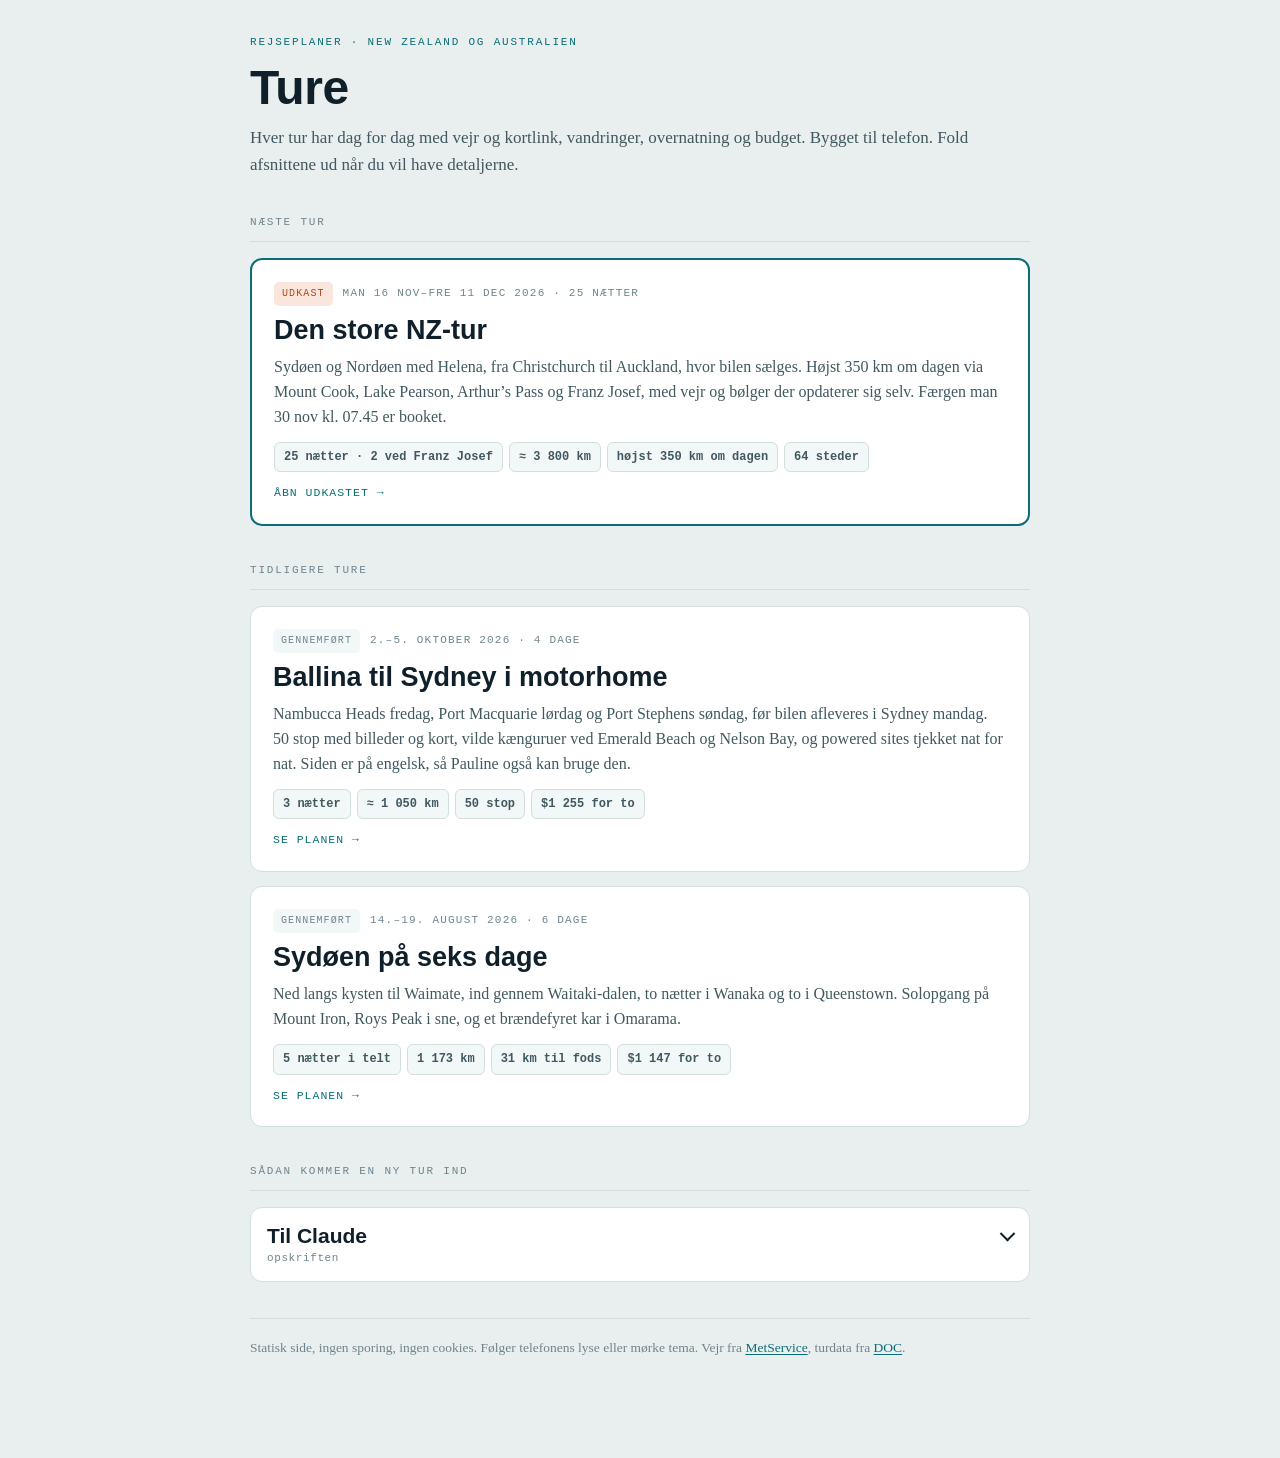
==== commit beaf66ee: "Plan two Franz Josef nights and Alex Knob with booked ferry" ====
--- a/index.html
+++ b/index.html
@@ -35,10 +35,10 @@
           <span>man 16 nov–fre 11 dec 2026 · 25 nætter</span>
         </div>
         <h3>Den store NZ-tur</h3>
-        <p>Sydøen og Nordøen med Helena, fra Christchurch til Auckland, hvor bilen sælges. Højst 350 km om dagen via Mount Cook, Lake Pearson og Arthur’s Pass, med vejr og bølger der opdaterer sig selv. Intet er booket endnu.</p>
+        <p>Sydøen og Nordøen med Helena, fra Christchurch til Auckland, hvor bilen sælges. Højst 350 km om dagen via Mount Cook, Lake Pearson, Arthur’s Pass og Franz Josef, med vejr og bølger der opdaterer sig selv. Færgen man 30 nov kl. 07.45 er booket.</p>
         <div class="trip-stats">
-          <span>25 nætter · 2 fordeles senere</span>
-          <span>≈ 3 500 km</span>
+          <span>25 nætter · 2 ved Franz Josef</span>
+          <span>≈ 3 800 km</span>
           <span>højst 350 km om dagen</span>
           <span>64 steder</span>
         </div>
--- a/assets/style.css
+++ b/assets/style.css
@@ -1092,3 +1092,15 @@
 .spot-gallery .spot-img img, .rk-sheet .spot-gallery .spot-img img { width: 100%; height: 100%; max-height: none; aspect-ratio: auto; object-fit: cover; }
 .spot-gallery .spot-img figcaption { font-size: 8px; padding: 2px 4px; max-width: 100%; }
 .spot-gallery .photo-open:focus-visible { outline: 3px solid var(--accent); outline-offset: -3px; }
+
+/* Fremhævet huskeregel om ventilation, varme og gas. */
+.gas-reminder { color: #a91919; background: #fff1ef; border: 3px solid currentColor; border-radius: 12px; padding: clamp(18px, 3vw, 30px); margin: 0 0 24px; font-size: clamp(22px, 2.6vw, 30px); font-weight: 700; line-height: 1.4; }
+.gas-reminder h3 { color: inherit; font-size: clamp(26px, 3vw, 36px); line-height: 1.15; margin: 0 0 20px; }
+.gas-reminder ul { margin: 0; padding-left: 1.2em; }
+.gas-reminder li + li { margin-top: 14px; }
+.gas-reminder .gas-reminder-note { font-size: 17px; font-weight: 600; line-height: 1.5; margin: 22px 0 0; }
+.gas-reminder .gas-reminder-source { font-size: 14px; font-weight: 500; margin: 12px 0 0; }
+.gas-reminder a { color: inherit; text-decoration: underline; }
+@media (prefers-color-scheme: dark) {
+  :root:not([data-theme="light"]) .gas-reminder { color: #ffaba4; background: #351f20; }
+}
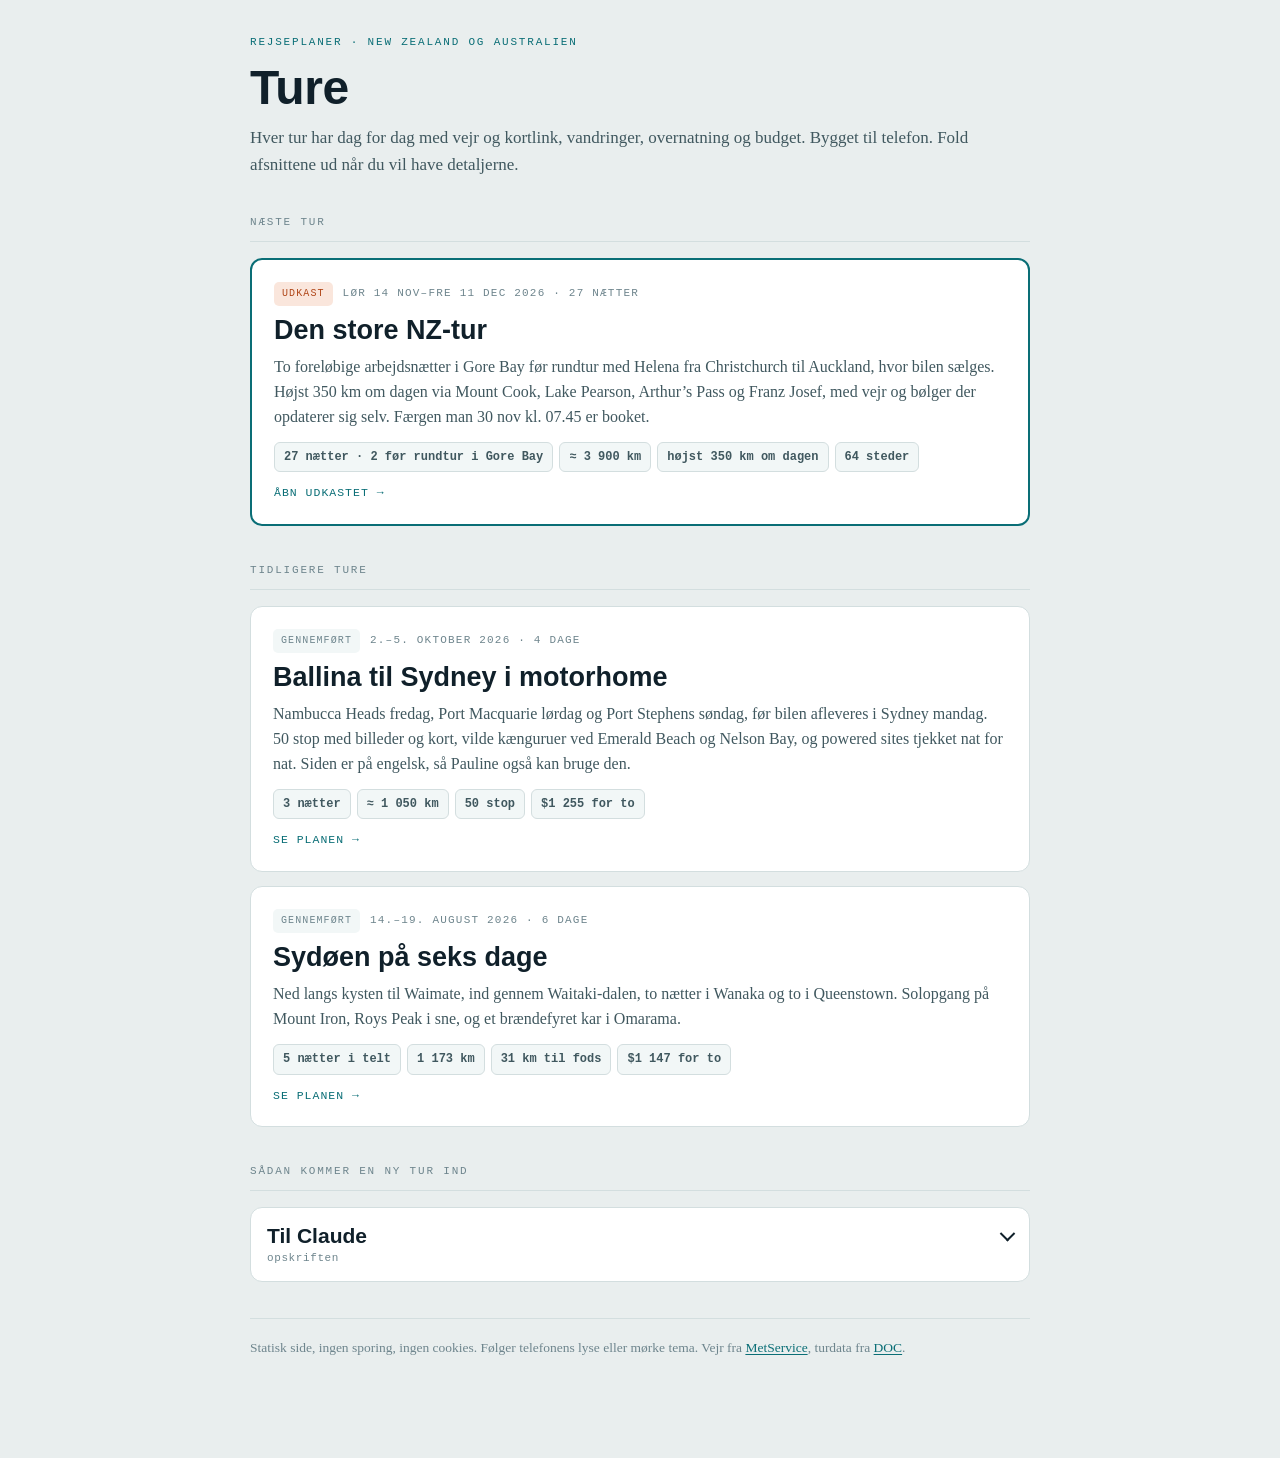
==== commit 4f104552: "Add tentative Gore Bay work stay before NZ road trip" ====
--- a/index.html
+++ b/index.html
@@ -32,13 +32,13 @@
       <a class="trip next" href="trips/2026-11-nz-rundtur.html">
         <div class="trip-when">
           <span class="badge idea">Udkast</span>
-          <span>man 16 nov–fre 11 dec 2026 · 25 nætter</span>
+          <span>lør 14 nov–fre 11 dec 2026 · 27 nætter</span>
         </div>
         <h3>Den store NZ-tur</h3>
-        <p>Sydøen og Nordøen med Helena, fra Christchurch til Auckland, hvor bilen sælges. Højst 350 km om dagen via Mount Cook, Lake Pearson, Arthur’s Pass og Franz Josef, med vejr og bølger der opdaterer sig selv. Færgen man 30 nov kl. 07.45 er booket.</p>
+        <p>To foreløbige arbejdsnætter i Gore Bay før rundtur med Helena fra Christchurch til Auckland, hvor bilen sælges. Højst 350 km om dagen via Mount Cook, Lake Pearson, Arthur’s Pass og Franz Josef, med vejr og bølger der opdaterer sig selv. Færgen man 30 nov kl. 07.45 er booket.</p>
         <div class="trip-stats">
-          <span>25 nætter · 2 ved Franz Josef</span>
-          <span>≈ 3 800 km</span>
+          <span>27 nætter · 2 før rundtur i Gore Bay</span>
+          <span>≈ 3 900 km</span>
           <span>højst 350 km om dagen</span>
           <span>64 steder</span>
         </div>
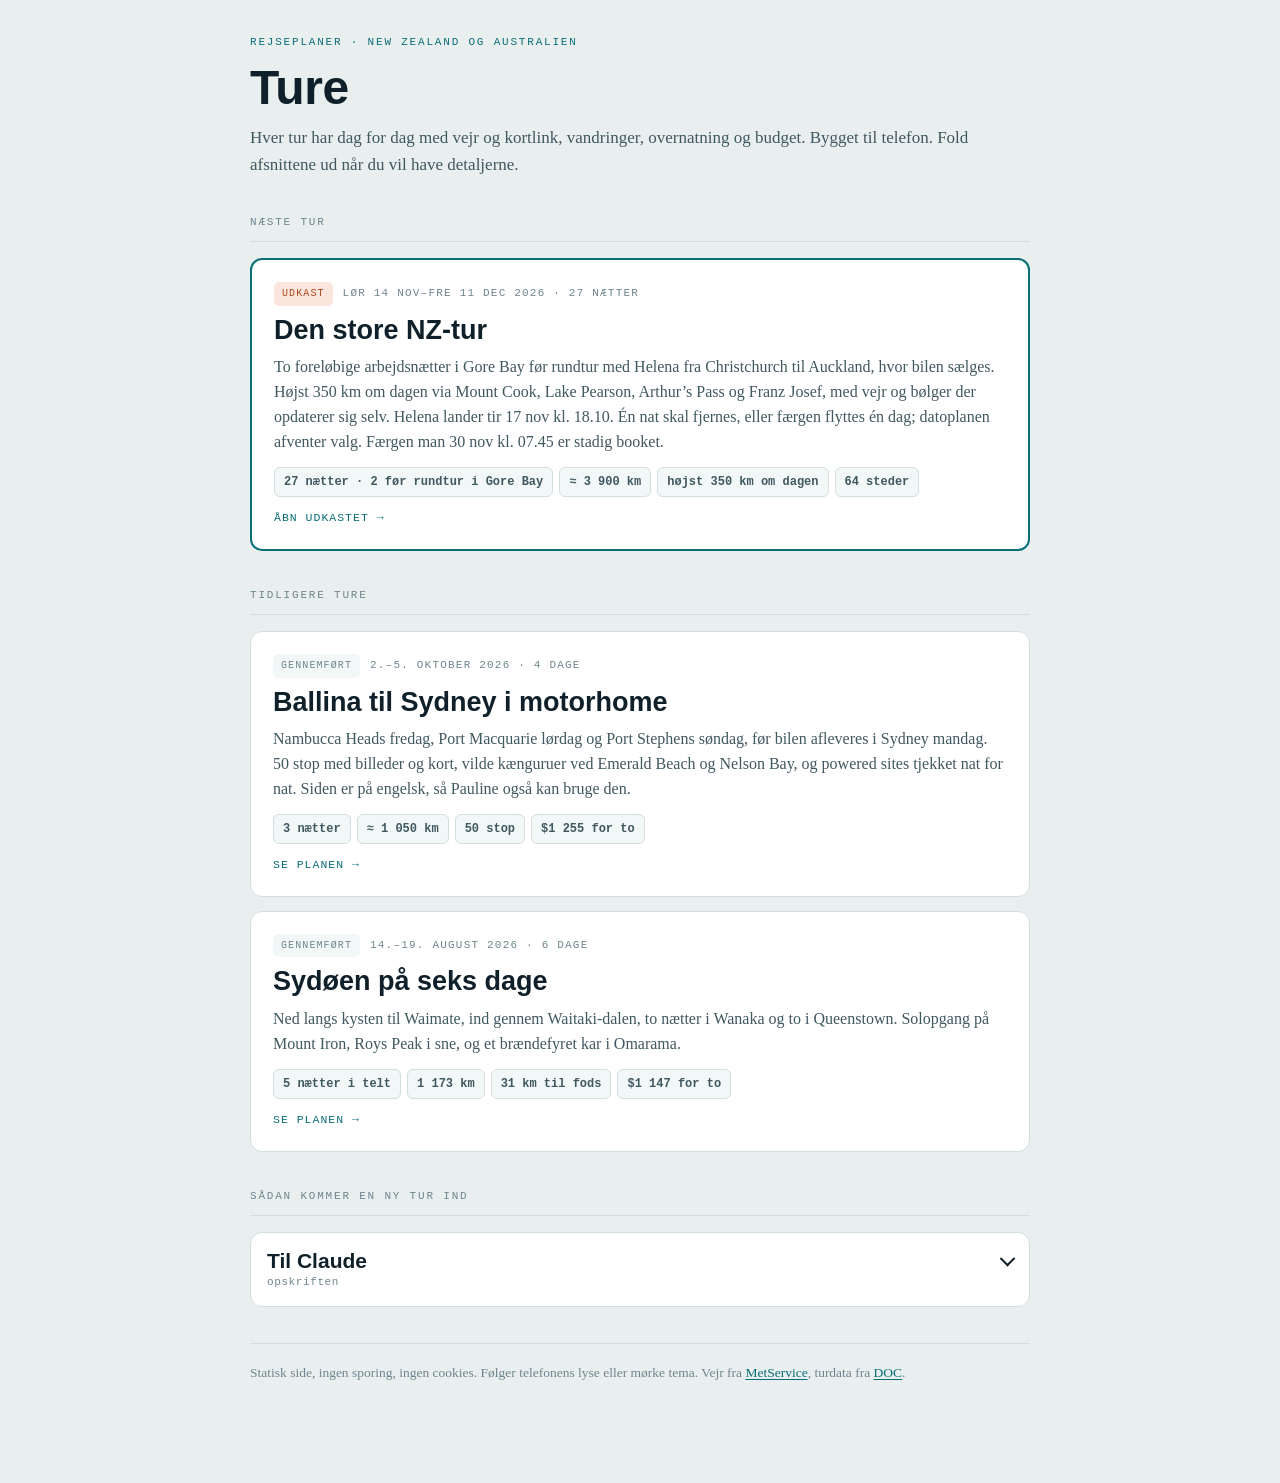
==== commit 53e184fd: "Correct Helena arrival and flag overnight or ferry decision" ====
--- a/index.html
+++ b/index.html
@@ -35,7 +35,7 @@
           <span>lør 14 nov–fre 11 dec 2026 · 27 nætter</span>
         </div>
         <h3>Den store NZ-tur</h3>
-        <p>To foreløbige arbejdsnætter i Gore Bay før rundtur med Helena fra Christchurch til Auckland, hvor bilen sælges. Højst 350 km om dagen via Mount Cook, Lake Pearson, Arthur’s Pass og Franz Josef, med vejr og bølger der opdaterer sig selv. Færgen man 30 nov kl. 07.45 er booket.</p>
+        <p>To foreløbige arbejdsnætter i Gore Bay før rundtur med Helena fra Christchurch til Auckland, hvor bilen sælges. Højst 350 km om dagen via Mount Cook, Lake Pearson, Arthur’s Pass og Franz Josef, med vejr og bølger der opdaterer sig selv. Helena lander tir 17 nov kl. 18.10. Én nat skal fjernes, eller færgen flyttes én dag; datoplanen afventer valg. Færgen man 30 nov kl. 07.45 er stadig booket.</p>
         <div class="trip-stats">
           <span>27 nætter · 2 før rundtur i Gore Bay</span>
           <span>≈ 3 900 km</span>
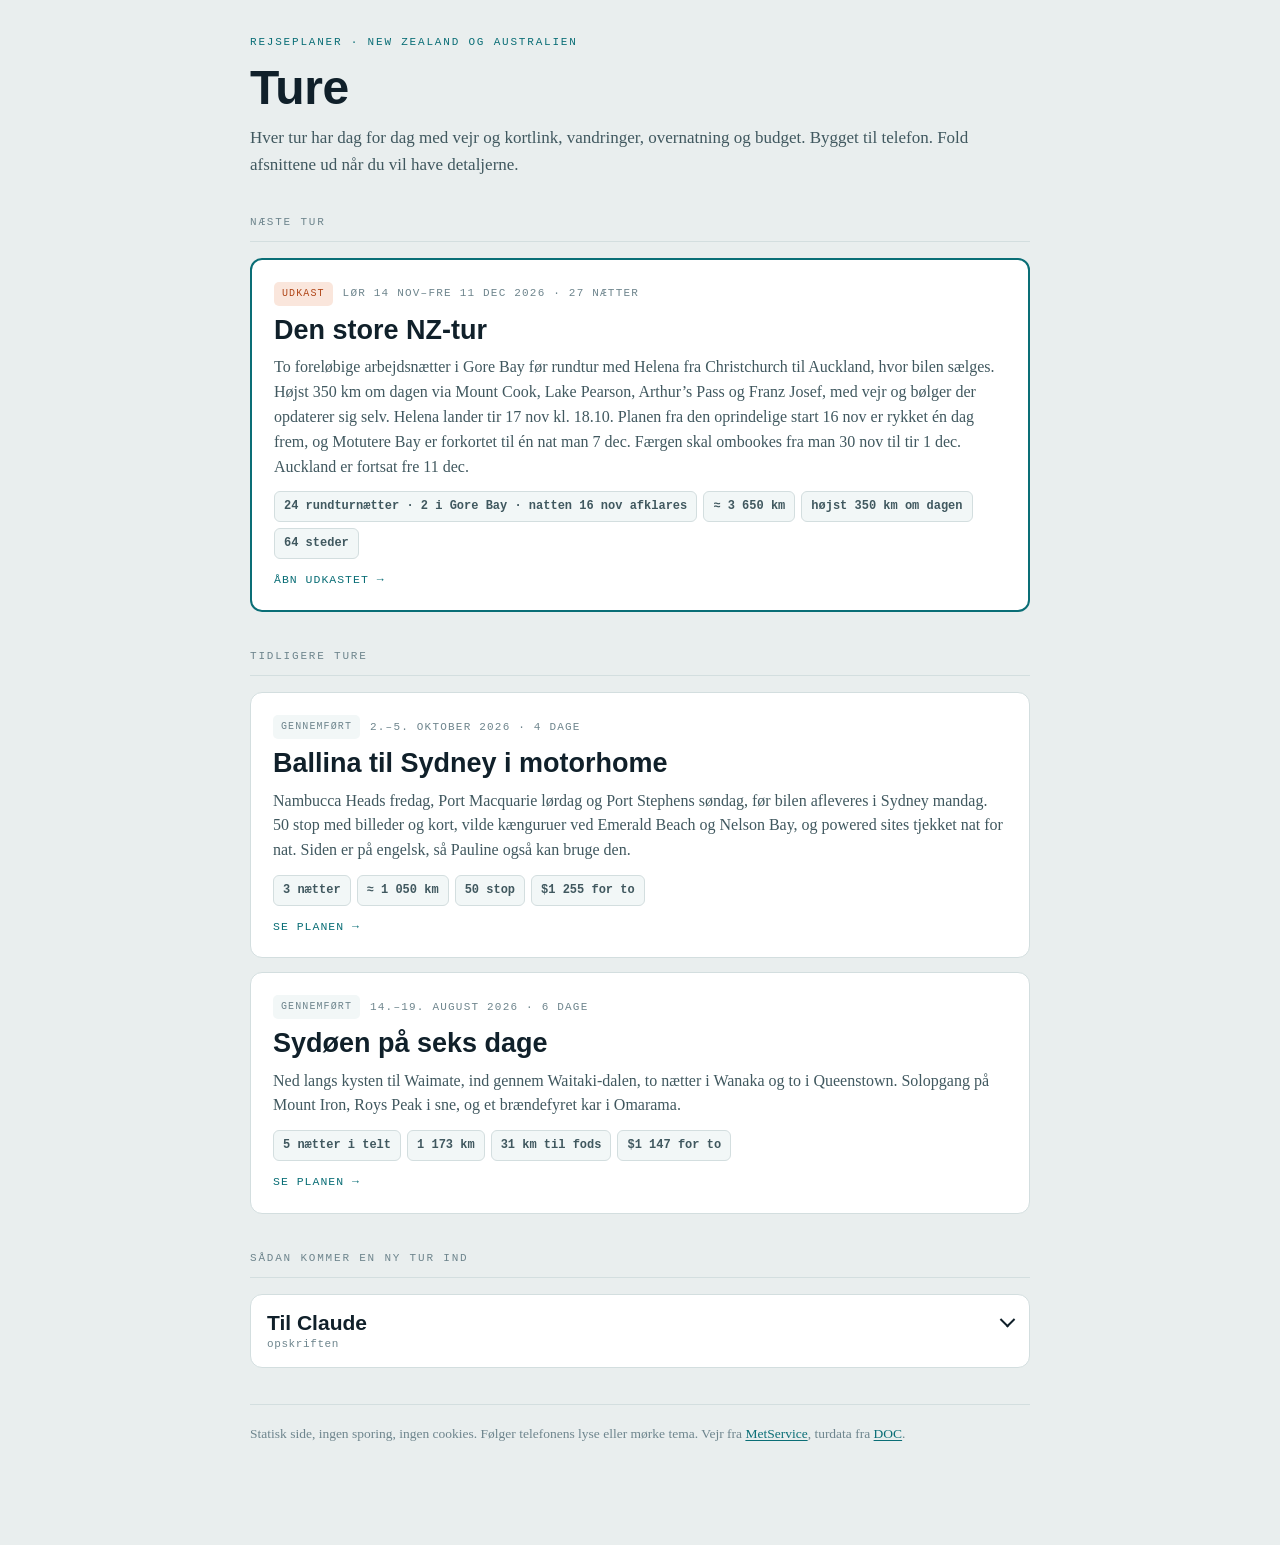
==== commit 126ec53d: "Shift NZ itinerary one day and shorten Motutere Bay stay" ====
--- a/index.html
+++ b/index.html
@@ -35,10 +35,10 @@
           <span>lør 14 nov–fre 11 dec 2026 · 27 nætter</span>
         </div>
         <h3>Den store NZ-tur</h3>
-        <p>To foreløbige arbejdsnætter i Gore Bay før rundtur med Helena fra Christchurch til Auckland, hvor bilen sælges. Højst 350 km om dagen via Mount Cook, Lake Pearson, Arthur’s Pass og Franz Josef, med vejr og bølger der opdaterer sig selv. Helena lander tir 17 nov kl. 18.10. Én nat skal fjernes, eller færgen flyttes én dag; datoplanen afventer valg. Færgen man 30 nov kl. 07.45 er stadig booket.</p>
+        <p>To foreløbige arbejdsnætter i Gore Bay før rundtur med Helena fra Christchurch til Auckland, hvor bilen sælges. Højst 350 km om dagen via Mount Cook, Lake Pearson, Arthur’s Pass og Franz Josef, med vejr og bølger der opdaterer sig selv. Helena lander tir 17 nov kl. 18.10. Planen fra den oprindelige start 16 nov er rykket én dag frem, og Motutere Bay er forkortet til én nat man 7 dec. Færgen skal ombookes fra man 30 nov til tir 1 dec. Auckland er fortsat fre 11 dec.</p>
         <div class="trip-stats">
-          <span>27 nætter · 2 før rundtur i Gore Bay</span>
-          <span>≈ 3 900 km</span>
+          <span>24 rundturnætter · 2 i Gore Bay · natten 16 nov afklares</span>
+          <span>≈ 3 650 km</span>
           <span>højst 350 km om dagen</span>
           <span>64 steder</span>
         </div>
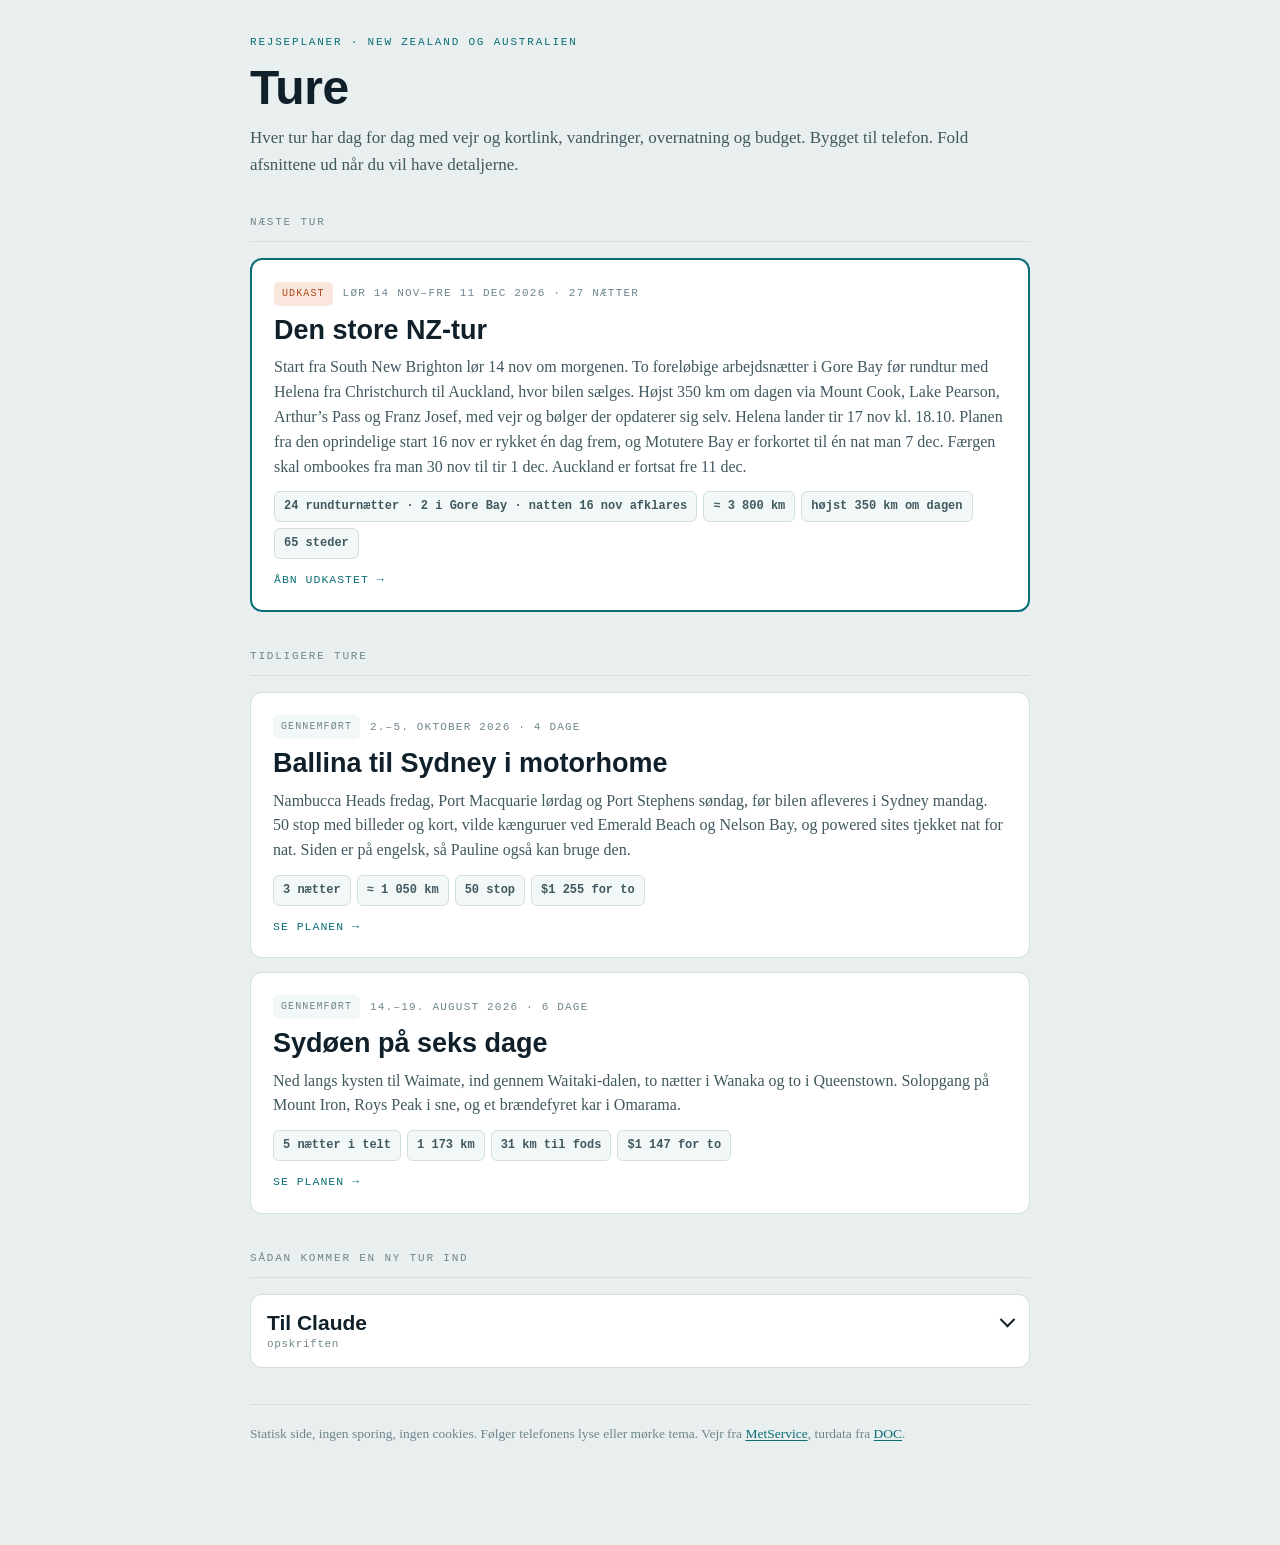
==== commit d85a1a4f: "Add South New Brighton departure and timed Helena airport pickup" ====
--- a/index.html
+++ b/index.html
@@ -35,12 +35,12 @@
           <span>lør 14 nov–fre 11 dec 2026 · 27 nætter</span>
         </div>
         <h3>Den store NZ-tur</h3>
-        <p>To foreløbige arbejdsnætter i Gore Bay før rundtur med Helena fra Christchurch til Auckland, hvor bilen sælges. Højst 350 km om dagen via Mount Cook, Lake Pearson, Arthur’s Pass og Franz Josef, med vejr og bølger der opdaterer sig selv. Helena lander tir 17 nov kl. 18.10. Planen fra den oprindelige start 16 nov er rykket én dag frem, og Motutere Bay er forkortet til én nat man 7 dec. Færgen skal ombookes fra man 30 nov til tir 1 dec. Auckland er fortsat fre 11 dec.</p>
+        <p>Start fra South New Brighton lør 14 nov om morgenen. To foreløbige arbejdsnætter i Gore Bay før rundtur med Helena fra Christchurch til Auckland, hvor bilen sælges. Højst 350 km om dagen via Mount Cook, Lake Pearson, Arthur’s Pass og Franz Josef, med vejr og bølger der opdaterer sig selv. Helena lander tir 17 nov kl. 18.10. Planen fra den oprindelige start 16 nov er rykket én dag frem, og Motutere Bay er forkortet til én nat man 7 dec. Færgen skal ombookes fra man 30 nov til tir 1 dec. Auckland er fortsat fre 11 dec.</p>
         <div class="trip-stats">
           <span>24 rundturnætter · 2 i Gore Bay · natten 16 nov afklares</span>
-          <span>≈ 3 650 km</span>
+          <span>≈ 3 800 km</span>
           <span>højst 350 km om dagen</span>
-          <span>64 steder</span>
+          <span>65 steder</span>
         </div>
         <div class="trip-go">Åbn udkastet →</div>
       </a>
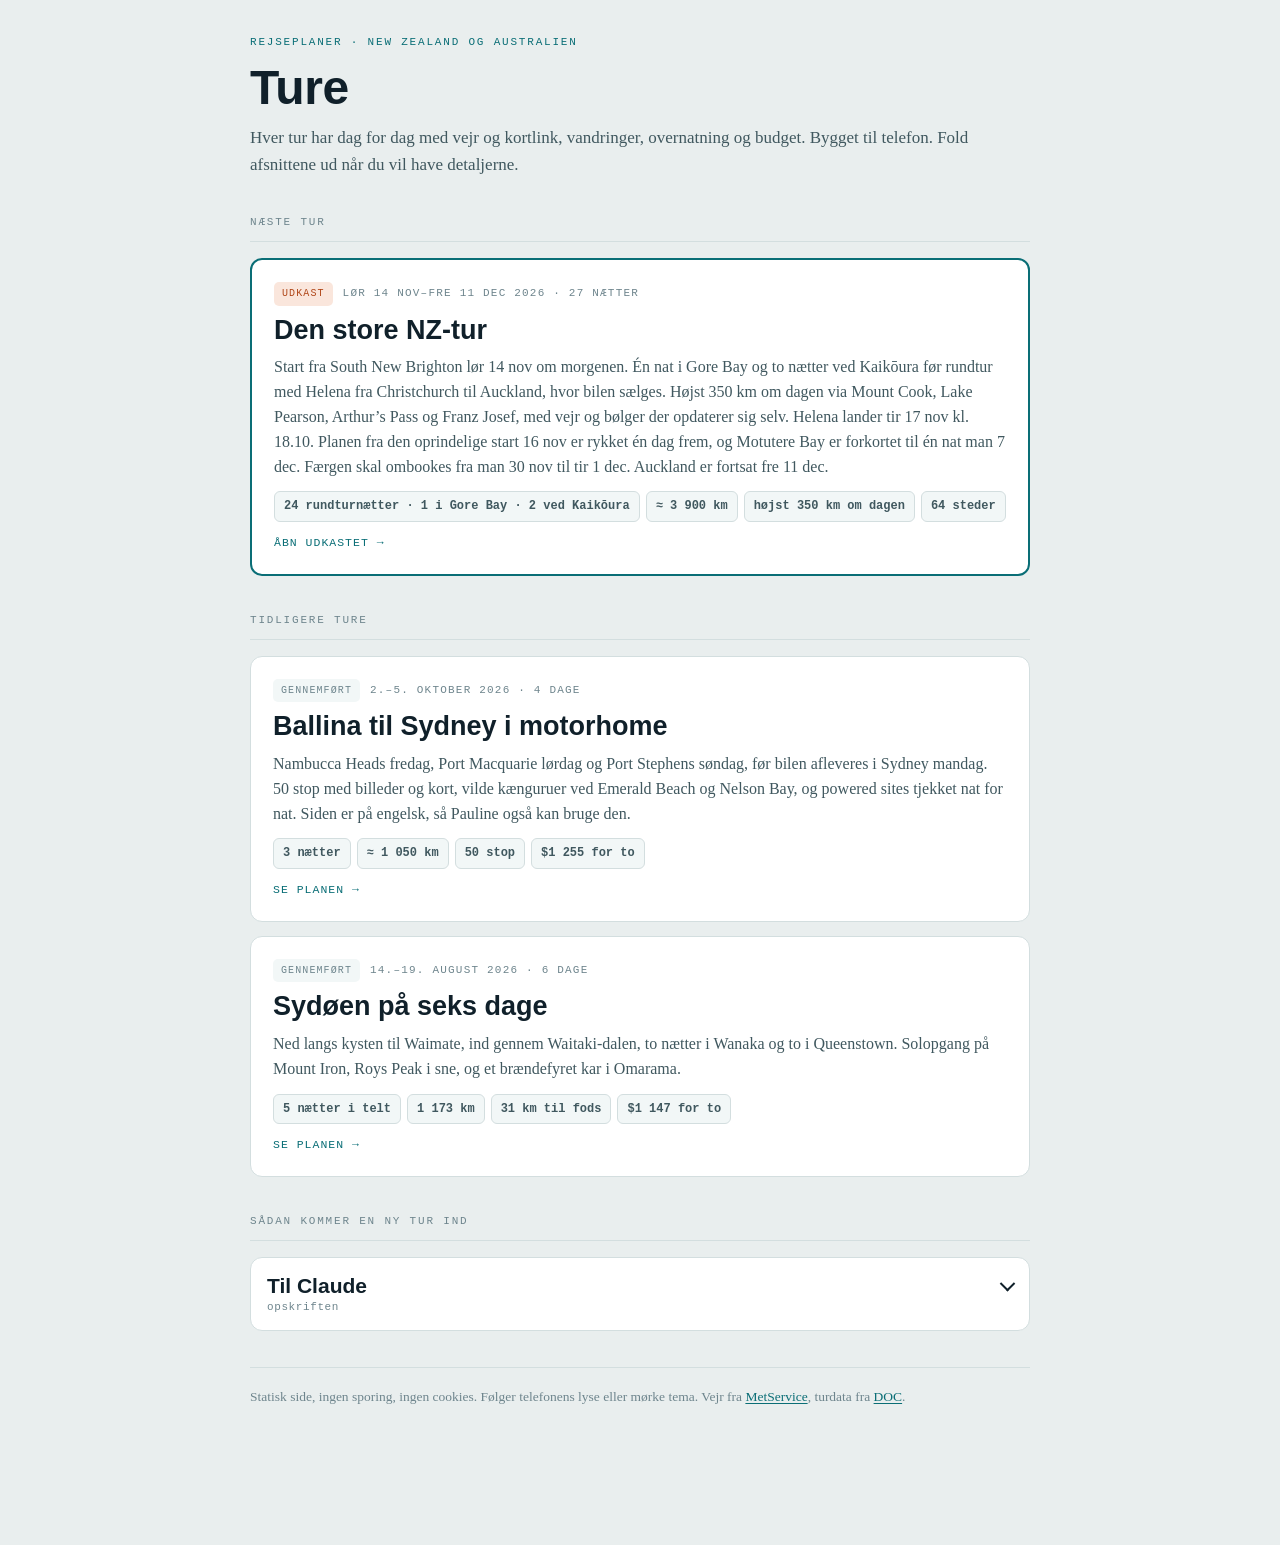
==== commit 23a49754: "Bring the mobile NZ trip map to life with planned activities and fixed faces" ====
--- a/index.html
+++ b/index.html
@@ -35,12 +35,12 @@
           <span>lør 14 nov–fre 11 dec 2026 · 27 nætter</span>
         </div>
         <h3>Den store NZ-tur</h3>
-        <p>Start fra South New Brighton lør 14 nov om morgenen. To foreløbige arbejdsnætter i Gore Bay før rundtur med Helena fra Christchurch til Auckland, hvor bilen sælges. Højst 350 km om dagen via Mount Cook, Lake Pearson, Arthur’s Pass og Franz Josef, med vejr og bølger der opdaterer sig selv. Helena lander tir 17 nov kl. 18.10. Planen fra den oprindelige start 16 nov er rykket én dag frem, og Motutere Bay er forkortet til én nat man 7 dec. Færgen skal ombookes fra man 30 nov til tir 1 dec. Auckland er fortsat fre 11 dec.</p>
+        <p>Start fra South New Brighton lør 14 nov om morgenen. Én nat i Gore Bay og to nætter ved Kaikōura før rundtur med Helena fra Christchurch til Auckland, hvor bilen sælges. Højst 350 km om dagen via Mount Cook, Lake Pearson, Arthur’s Pass og Franz Josef, med vejr og bølger der opdaterer sig selv. Helena lander tir 17 nov kl. 18.10. Planen fra den oprindelige start 16 nov er rykket én dag frem, og Motutere Bay er forkortet til én nat man 7 dec. Færgen skal ombookes fra man 30 nov til tir 1 dec. Auckland er fortsat fre 11 dec.</p>
         <div class="trip-stats">
-          <span>24 rundturnætter · 2 i Gore Bay · natten 16 nov afklares</span>
-          <span>≈ 3 800 km</span>
+          <span>24 rundturnætter · 1 i Gore Bay · 2 ved Kaikōura</span>
+          <span>≈ 3 900 km</span>
           <span>højst 350 km om dagen</span>
-          <span>65 steder</span>
+          <span>64 steder</span>
         </div>
         <div class="trip-go">Åbn udkastet →</div>
       </a>
--- a/assets/style.css
+++ b/assets/style.css
@@ -789,17 +789,18 @@
 .rk-btn:hover { background: var(--accent-2); color: var(--accent); }
 
 path.rk-leg { stroke: var(--route, var(--accent)); }
-path.rk-extra { stroke: var(--route, var(--accent)); }
+path.rk-extra { stroke: var(--muted); }
 path.rk-ferry { stroke: var(--muted); }
 path.rk-case { stroke: var(--route-case, transparent); }
 path.rk-after { stroke: var(--after); }
 path.rk-maybe { stroke: var(--maybe); }
 
-.rk-night, .rk-pin, .rk-time, .rk-me { position: absolute; transform: translate(-50%, -50%); box-shadow: 0 1px 4px var(--scrim); }
+.rk-night, .rk-pin, .rk-time { position: absolute; transform: translate(-50%, -50%); box-shadow: 0 1px 4px var(--scrim); }
 .rk-night { font-family: var(--mono); font-size: 11px; font-weight: 600; color: var(--card); background: var(--accent); border: 2px solid var(--card); border-radius: 999px; padding: 3px 7px; white-space: nowrap; cursor: pointer; }
+.rk-overview .rk-night { font-size: 0; padding: 0; width: 17px; height: 17px; border-width: 2px; }
 .rk-pin { --pc: var(--accent); width: 22px; height: 22px; border-radius: 50%; display: grid; place-items: center; font-family: var(--mono); font-size: 10.5px; font-weight: 600; color: var(--pc); background: var(--card); border: 2.5px solid var(--pc); cursor: pointer; }
 .rk-pin.k { color: var(--card); background: var(--pc); border-color: var(--card); }
-/* status i samme farver som linjerne: orange efter Auckland, grøn måske, grå ikke på ruten */
+/* Status følger linjerne: orange efter Auckland, grå uden for ruten. */
 .rk-pin.after { --pc: var(--after); }
 .rk-pin.maybe { --pc: var(--maybe); }
 .rk-pin.out { --pc: var(--muted); }
@@ -810,7 +811,88 @@
 .leaflet-tooltip.rk-label::before { display: none; }
 .rk-names .leaflet-tooltip.rk-label { display: block; }
 .rk-time { font-family: var(--mono); font-size: 10.5px; font-weight: 600; color: var(--ink); background: var(--card); border: 1px solid var(--line); border-radius: 6px; padding: 2px 6px; white-space: nowrap; cursor: pointer; }
-.rk-me { width: 16px; height: 16px; border-radius: 50%; background: var(--accent); border: 3px solid var(--card); }
+.rk-vehicle-marker { border: 0; background: none; filter: drop-shadow(0 2px 2px var(--scrim)); pointer-events: none; }
+.rk-world-marker { border: 0; background: none; pointer-events: none; filter: drop-shadow(0 2px 2px rgba(15, 30, 39, .3)); }
+.world-scene { position: relative; width: 100%; height: 100%; pointer-events: none; }
+.world-art, .world-backdrop, .world-composite { position: absolute; width: 100%; height: 100%; inset: 0; object-fit: contain; }
+.world-sprite { position: absolute; inset: 0 10.5%; background-size: 300% 200%; background-repeat: no-repeat; }
+.world-scene--helena-run .world-sprite, .world-scene--helena-coffee .world-sprite, .world-scene--helena-shop .world-sprite { animation: world-walk 1s ease-in-out infinite; }
+.world-scene--solo-surf .world-sprite { animation: world-surf 3.4s ease-in-out infinite; }
+.world-scene--work .world-sprite, .world-scene--beer .world-sprite, .world-scene--helena-tv .world-sprite { animation: world-rest 4s ease-in-out infinite; }
+.world-scene--food .world-sprite, .world-scene--helena-food .world-sprite { animation: world-rest 2.4s ease-in-out infinite; }
+.world-scene--sleep .world-art, .world-scene--solo-sleep .world-art { animation: world-rest 5s ease-in-out infinite; }
+.world-scene--sleep > .world-composite, .world-scene--solo-sleep > .world-composite { filter: brightness(.8) saturate(.8); }
+.world-animal { position: relative; width: 100%; height: 100%; animation: world-rest 4s ease-in-out infinite; }
+.world-animal--whale { animation: world-surf 7s ease-in-out infinite; }
+.world-spout { animation: world-spout 7s ease-out infinite; transform-origin: 61px 45px; }
+.world-wing { animation: world-dry 3s ease-in-out infinite; transform-origin: 105px 90px; }
+.rk-photo-marker { border: 0; background: none; }
+.rk-photo { display: block; position: relative; width: 58px; height: 48px; border: 3px solid var(--map-blue); border-radius: 10px; overflow: hidden; background: var(--card); box-shadow: 0 2px 5px var(--scrim); }
+.rk-photo.after, .rk-photo.maybe { border-color: var(--map-orange); }
+.rk-photo.out { border-color: var(--muted); filter: grayscale(.8); }
+.rk-photo img { display: block; width: 100%; height: 100%; object-fit: cover; }
+.rk-photo b { position: absolute; bottom: 0; right: 0; padding: 1px 4px; border-radius: 4px 0 0; font: 700 10px var(--body); color: #fff; background: var(--map-blue); }
+.world-scene--hike > .world-composite, .world-scene--cave > .world-composite { animation: world-walk 1.1s ease-in-out infinite; }
+.world-scene--surf > .world-composite { animation: world-surf 3.4s ease-in-out infinite; }
+.world-people { position: absolute; width: 54%; height: 84%; bottom: 8%; left: 23%; overflow: hidden; animation: world-walk 1.3s ease-in-out infinite; }
+.world-people img { position: absolute; width: 100%; height: 100%; object-fit: contain; max-width: none; }
+.world-people--helena, .world-people--karsten { width: 29%; left: 36%; }
+.world-people--helena img, .world-people--karsten img { width: 200%; }
+.world-people--helena img { left: -100%; }
+.world-deck-people { position: absolute; inset: 16% 15% 30%; overflow: hidden; }
+.world-swimmers { position: absolute; inset: 35% 10% 24%; overflow: hidden; }
+.world-swimmers .world-people { height: 220%; bottom: -130%; }
+.world-flight { width: 100%; height: 100%; animation: world-fly 3s ease-in-out infinite; }
+.world-wetsuits { width: 39%; height: 50%; inset: 26% auto auto -13%; }
+.world-wetsuit { transform-origin: 28px 24px; animation: world-dry 3.3s ease-in-out infinite; }
+.world-wetsuit--second { transform-origin: 56px 24px; animation-delay: -1.3s; }
+.world-wave { animation: world-water 2.5s ease-in-out infinite; }
+.world-water { animation: world-fall 1s linear infinite; }
+.world-steam { position: absolute; width: 8px; height: 19px; border: 2px solid rgba(249, 248, 239, .9); border-top: 0; border-bottom: 0; border-radius: 50%; left: 79%; bottom: 28%; animation: world-steam 2.8s ease-out infinite; }
+.world-steam--two { left: 83%; animation-delay: -1.4s; }
+.world-spark { position: absolute; left: 48%; top: 37%; color: #d57061; font-size: 14px; animation: world-heart 5s ease-out infinite; }
+.world-z { position: absolute; top: 24%; left: 54%; font: 700 20px var(--display); color: #f7e9ae; text-shadow: 0 1px 3px #173747; opacity: 0; animation: world-sleep 4.5s ease-out infinite; }
+.world-z--two { animation-delay: -1.5s; }
+.world-z--three { animation-delay: -3s; }
+.rk-world-hud { position: absolute; z-index: 1050; left: max(10px, env(safe-area-inset-left, 0px)); top: calc(65px + env(safe-area-inset-top, 0px)); display: flex; flex-direction: column; align-items: flex-start; gap: 6px; max-width: calc(100% - 75px); }
+.rk-travellers { display: flex; gap: 6px; flex-wrap: wrap; }
+.rk-traveller { display: flex; align-items: center; gap: 7px; padding: 5px 10px 5px 5px; border: 1px solid var(--line-2); border-radius: 12px; background: var(--card); color: var(--ink); font: inherit; text-align: left; cursor: pointer; box-shadow: 0 1px 5px var(--scrim); }
+.rk-traveller b, .rk-traveller small { display: block; line-height: 1.25; }
+.rk-traveller b { font-size: 12px; }
+.rk-traveller small { font-size: 10px; color: var(--ink-2); }
+.rk-portrait { display: block; position: relative; overflow: hidden; width: 34px; height: 34px; flex: none; border-radius: 50%; background: #d5e5d8; }
+.rk-portrait img { position: absolute; width: 120px; height: 180px; max-width: none; left: -23px; top: -1px; }
+.rk-portrait--helena img { left: -65px; top: -16px; }
+.rk-position-status { margin: 0; padding: 6px 9px; border-radius: 8px; background: var(--card); color: var(--ink); border-left: 3px solid var(--after); font-size: 11px; line-height: 1.4; box-shadow: 0 1px 5px var(--scrim); }
+.rk-position-status[data-source="gps"] { border-left-color: var(--map-blue); }
+.rk-position-status { cursor: pointer; text-align: left; font-family: var(--body); }
+.rk-traveller[aria-pressed="true"] { border-color: var(--map-blue); }
+.rk-world-detail { position: relative; height: 250px; max-width: 340px; margin: 0 auto 15px; }
+.rk-world-detail .world-scene { height: 100%; }
+.rk-traveller[hidden], .rk-world-hud[hidden] { display: none; }
+.rk-world-hud button:focus-visible { outline: 3px solid var(--map-blue); outline-offset: 3px; }
+.rk-sheet-open .rk-world-hud { display: none; }
+@keyframes world-walk { 0%,100% { transform: translateY(0) rotate(-.4deg); } 50% { transform: translateY(-2px) rotate(.4deg); } }
+@keyframes world-surf { 0%,100% { transform: translate(-3px,1px) rotate(-2deg); } 50% { transform: translate(3px,-5px) rotate(2deg); } }
+@keyframes world-fly { 0%,100% { transform: translateY(1px) rotate(133deg); } 50% { transform: translateY(-3px) rotate(135deg); } }
+@keyframes world-dry { 0%,100% { transform: rotate(-4deg); } 50% { transform: rotate(5deg); } }
+@keyframes world-water { 0%,100% { transform: translateX(-3px); } 50% { transform: translateX(3px); } }
+@keyframes world-fall { to { stroke-dashoffset: -16; } }
+@keyframes world-steam { 0% { transform: translateY(0); opacity: 0; } 25% { opacity: .8; } 100% { transform: translate(5px,-27px); opacity: 0; } }
+@keyframes world-heart { 0%,65%,100% { opacity: 0; transform: translateY(0) scale(.6); } 75% { opacity: .9; } 95% { opacity: 0; transform: translateY(-20px) scale(1); } }
+@keyframes world-sleep { 0% { opacity: 0; transform: translate(0,4px) scale(.7); } 25% { opacity: 1; } 100% { opacity: 0; transform: translate(18px,-37px) scale(1.2); } }
+@keyframes world-rest { 0%,100% { transform: translateY(0); } 50% { transform: translateY(-1.5px); } }
+@keyframes world-spout { 0%,65%,100% { opacity: 0; transform: scaleY(.2); } 75% { opacity: 1; transform: scaleY(1); } 95% { opacity: 0; transform: scaleY(1.15); } }
+@media (prefers-reduced-motion: reduce) {
+  .world-scene *, .world-flight, .world-animal, .world-animal * { animation: none !important; }
+  .world-z--one { opacity: 1; }
+}
+@media (max-width: 719px) {
+  .rk-traveller small { font-size: 11px; }
+  .rk-traveller { min-height: 44px; }
+  .rk-position-status { min-height: 44px; max-width: 100%; }
+  .rk-travellers { gap: 6px; }
+}
 
 /* forklaringen på farverne i bunden af kortet, med de samme klasser som kortet selv */
 .rk-legend { flex: none; display: flex; flex-wrap: wrap; align-items: center; gap: 6px 14px; padding: 8px 12px; background: var(--card); border-top: 1px solid var(--line); font-size: 12.5px; line-height: 1.3; color: var(--ink-2); }
@@ -866,14 +948,29 @@
   --scrim:     rgba(27, 39, 34, .6);
   --on-scrim:  #F8F7F2;
   --logo:      #153524;
-  --route:     #4DB8F0;  /* lyseblå med kul-kant, Karstens valg 31. okt., så ruten ses på kort, terræn og satellit */
+  /* Kortets ekstra farver, valgt til den private rejseplan. */
+  --map-green: #5EEA8F;
+  --map-orange: #F28C28;
+  --map-violet: #7C3AED;
+  --map-blue: #2F6FD1;
+  --map-camp: var(--map-violet);
+  --map-halo: #FFFAF0;
+  --map-on-stop: #FFFFFF;
+  --map-dark: #1B2722;
+  --route:     var(--map-green);
   --route-case: #1B2722;
-  --after:     #F28C28;  /* orange: det de ser efter Auckland, Karstens valg 1. nov. */
-  --maybe:     #5EEA8F;  /* lys grøn med kul-kant som ruten, så den ses på terræn og satellit: det de stadig tænker over, fx Northland, Karstens valg 1. nov. Kul på grøn er 10:1 */
+  --after:     var(--map-orange);
+  --maybe:     var(--after); /* Northland ligger også efter Auckland. */
   --display: "Hanken Grotesk", system-ui, -apple-system, sans-serif;
   --body: "Hanken Grotesk", system-ui, -apple-system, sans-serif;
   --mono: "Hanken Grotesk", system-ui, -apple-system, sans-serif;
 }
+
+.theme-cpha .rk-pin { --pc: var(--map-blue); color: var(--pc); background: var(--map-halo); border-color: var(--pc); }
+.theme-cpha .rk-pin.k { color: var(--map-on-stop); background: var(--pc); border-color: var(--map-halo); }
+.theme-cpha .rk-pin.after, .theme-cpha .rk-pin.maybe { --pc: var(--after); color: var(--map-dark); }
+.theme-cpha .rk-pin.out { --pc: var(--muted); color: var(--pc); background: var(--card); border-color: var(--pc); }
+.theme-cpha .rk-night { color: var(--map-on-stop); background: var(--map-camp); border-color: var(--map-halo); }
 
 @media (prefers-color-scheme: dark) {
   :root:not([data-theme="light"]) .theme-cpha {
@@ -940,7 +1037,12 @@
 .tab, .spot { scroll-margin-top: calc(var(--bar, 110px) + 10px); }
 body.on-kort { padding-bottom: 0; }
 body.on-kort .wrap { gap: 10px; }
-body.on-kort #kort .rk { height: calc(100dvh - var(--bar, 110px) - 22px); min-height: 360px; }
+body.on-kort > .wrap { height: 100dvh; box-sizing: border-box; padding-top: 0; }
+body.on-kort .appbar { margin-top: 0; }
+body.on-kort .trip-overview h1 { display: none; }
+body.on-kort .facts { margin: 0; }
+body.on-kort #kort { flex: 1; min-height: 0; }
+body.on-kort #kort .rk { height: 100%; min-height: 240px; }
 
 /* stor rød vægt på ét ord, efter Karstens ønske */
 .shout { color: var(--shout); font-family: var(--display); font-size: 2em; font-weight: 800; text-transform: uppercase; line-height: 1.1; }
@@ -1040,7 +1142,12 @@
 @media (max-width: 719px) {
   body.on-kort { padding: 0; overflow: hidden; }
   body.on-kort > .wrap { max-width: none; height: 100vh; height: 100dvh; padding-top: 0; gap: 0; }
-  body.on-kort .trip-overview { display: none; }
+  body.on-kort .trip-overview { flex: none; gap: 6px; padding: 4px 12px 8px; }
+  body.on-kort .trip-overview > .eyebrow { display: none; }
+  body.on-kort .facts { grid-template-columns: repeat(4, minmax(0, 1fr)); }
+  body.on-kort .fact { padding: 8px 6px; }
+  body.on-kort .fact dt { font-size: 8px; letter-spacing: .3px; }
+  body.on-kort .fact dd { font-size: 20px; }
   body.on-kort .appbar { flex: none; margin: 0; padding: calc(4px + env(safe-area-inset-top, 0px)) 12px 8px; }
   body.on-kort .appbar-top { min-height: 30px; }
   body.on-kort .appbar-top .back { min-height: 32px; }
@@ -1075,7 +1182,6 @@
 .rk .rk-program { color: var(--ink); }
 @media (max-width: 719px) { .rk:not(.rk-mobile-overview) .rk-night { min-height: 30px; padding: 5px 9px; } }
 
-.rk-me { pointer-events: none; }
 .rk.full .leaflet-right { right: env(safe-area-inset-right, 0px); }
 @media (min-width: 720px) {
   .rk.full .rk-topbar { top: max(10px, env(safe-area-inset-top, 0px)); left: max(10px, env(safe-area-inset-left, 0px)); }
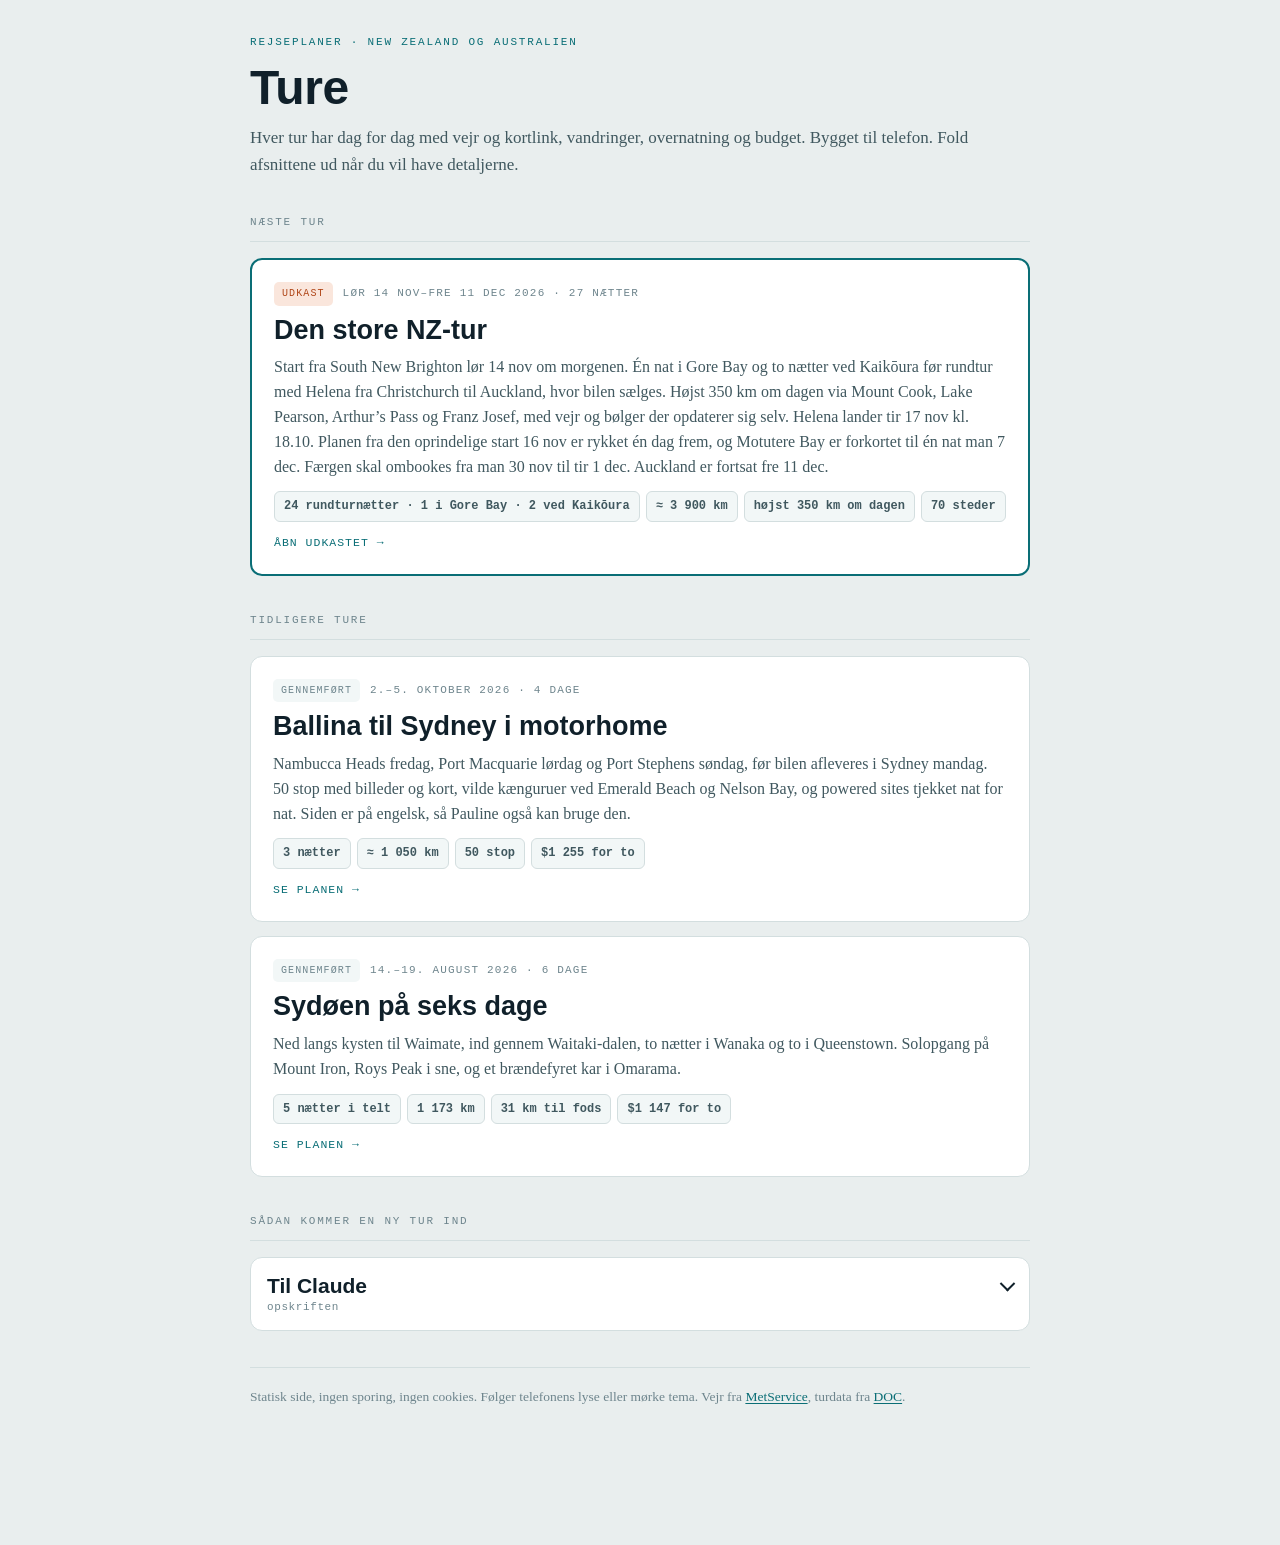
==== commit f22538cd: "Add 17 Nov fuel stops, Sumner day, red water reminder and CBS meeting Challenge Opawa (gas bottle an" ====
--- a/index.html
+++ b/index.html
@@ -40,7 +40,7 @@
           <span>24 rundturnætter · 1 i Gore Bay · 2 ved Kaikōura</span>
           <span>≈ 3 900 km</span>
           <span>højst 350 km om dagen</span>
-          <span>64 steder</span>
+          <span>70 steder</span>
         </div>
         <div class="trip-go">Åbn udkastet →</div>
       </a>
--- a/assets/style.css
+++ b/assets/style.css
@@ -465,6 +465,11 @@
 .note { margin: 0; font-size: 15.5px; color: var(--ink-2); border-left: 3px solid var(--alpine); padding-left: 12px; }
 .note.ok { border-left-color: var(--accent); }
 .note b { color: var(--ink); }
+/* Rød påmindelse, fx vand i dunken (16 nov). Bruger --shout, så begge temaer følger med. */
+.note.red { border-left-color: var(--shout); color: var(--shout); font-weight: 600; }
+.note.red b { color: var(--shout); }
+.keys li.red b, .keys li.red .val { color: var(--shout); }
+.keys li.red .val { font-weight: 600; }
 
 ul.plain { margin: 0; padding-left: 20px; display: flex; flex-direction: column; gap: 7px; font-size: 16px; }
 ul.plain li::marker { color: var(--accent); }
@@ -865,6 +870,29 @@
 .rk-portrait--helena img { left: -65px; top: -16px; }
 .rk-position-status { margin: 0; padding: 6px 9px; border-radius: 8px; background: var(--card); color: var(--ink); border-left: 3px solid var(--after); font-size: 11px; line-height: 1.4; box-shadow: 0 1px 5px var(--scrim); }
 .rk-position-status[data-source="gps"] { border-left-color: var(--map-blue); }
+.rk-map-metrics, .rk-topbar .rk-menu, .rk-location-tag { display: none; }
+.rk-phone .rk-topbar .rk-menu { display: inline-flex; align-items: center; justify-content: center; }
+.rk-phone .rk-topbar [data-a="full"] { display: none; }
+.rk-phone .rk-map-metrics { position: absolute; display: flex; flex-wrap: wrap; gap: 5px 13px; left: 10px; right: 68px; bottom: calc(76px + env(safe-area-inset-bottom, 0px)); z-index: 1040; width: fit-content; max-width: calc(100% - 78px); padding: 8px 11px; border-radius: 10px; background: var(--card); color: var(--ink-2); font-size: 11px; box-shadow: 0 1px 5px var(--scrim); }
+.rk-map-metrics b { color: var(--ink); font-weight: 700; }
+.rk-phone.rk-quiet .rk-world-hud, .rk-phone.rk-quiet .rk-topbar, .rk-phone.rk-quiet .rk-btns, .rk-phone.rk-quiet .rk-map-metrics, .rk-phone.rk-quiet .leaflet-control-zoom, .rk-phone.rk-quiet .leaflet-control-layers, .rk-phone.rk-quiet .rk-legend { visibility: hidden; pointer-events: none; }
+.rk-phone.rk-quiet .rk-time, .rk-phone.rk-quiet .leaflet-tooltip { visibility: hidden; }
+.rk-phone.rk-quiet .rk-night { font-size: 0; padding: 0 !important; width: 13px; height: 13px; min-height: 0 !important; border-width: 2px; }
+.rk-phone.rk-quiet .rk-pin { font-size: 0; width: 13px; height: 13px; min-height: 0; line-height: 0; border-width: 2px; }
+.rk-phone.rk-quiet .rk-photo b { display: none; }
+.rk-phone .rk-legend { display: none; position: absolute; bottom: calc(76px + env(safe-area-inset-bottom, 0px)); left: 10px; right: 64px; z-index: 1060; max-height: 48%; overflow: auto; border: 1px solid var(--line-2); border-radius: 10px; padding: 12px; box-shadow: 0 2px 12px var(--scrim); }
+.rk-phone.rk-legend-open .rk-legend { display: flex; }
+.rk-phone .rk-btn[data-a="legend"] { display: inline-flex; align-items: center; justify-content: center; }
+.rk-phone .leaflet-bottom.leaflet-right { bottom: calc(70px + env(safe-area-inset-bottom, 0px)); }
+.rk-phone.rk-quiet .leaflet-bottom.leaflet-right { bottom: 0; }
+.rk-phone.rk-quiet .rk-location-tag { display: block; position: absolute; top: calc(100% + 3px); left: 50%; transform: translateX(-50%); padding: 3px 7px; border: 1px solid var(--line); border-radius: 6px; white-space: nowrap; font: 600 10px var(--body); background: var(--card); color: var(--ink); box-shadow: 0 1px 4px var(--scrim); }
+.world-car-image { display: block; width: 100%; height: 100%; object-fit: contain; }
+body.rk-phone-view.on-kort .appbar, body.rk-phone-view.on-kort .trip-overview { display: none; }
+body.rk-phone-view .trip-overview .facts { display: none; }
+.rk-phone .rk-spot-marker::before, .rk-phone .rk-camp-marker::before { content: ''; position: absolute; width: 44px; height: 44px; left: -22px; top: -22px; }
+.rk-menu-links { display: grid; gap: 8px; }
+.rk-menu-links a { display: flex; align-items: center; min-height: 48px; padding: 10px 14px; border-radius: 10px; background: var(--soft); color: var(--ink); text-decoration: none; font-weight: 600; }
+.rk-sheet-open .rk-map-metrics { visibility: hidden; }
 .rk-position-status { cursor: pointer; text-align: left; font-family: var(--body); }
 .rk-traveller[aria-pressed="true"] { border-color: var(--map-blue); }
 .rk-world-detail { position: relative; height: 250px; max-width: 340px; margin: 0 auto 15px; }
